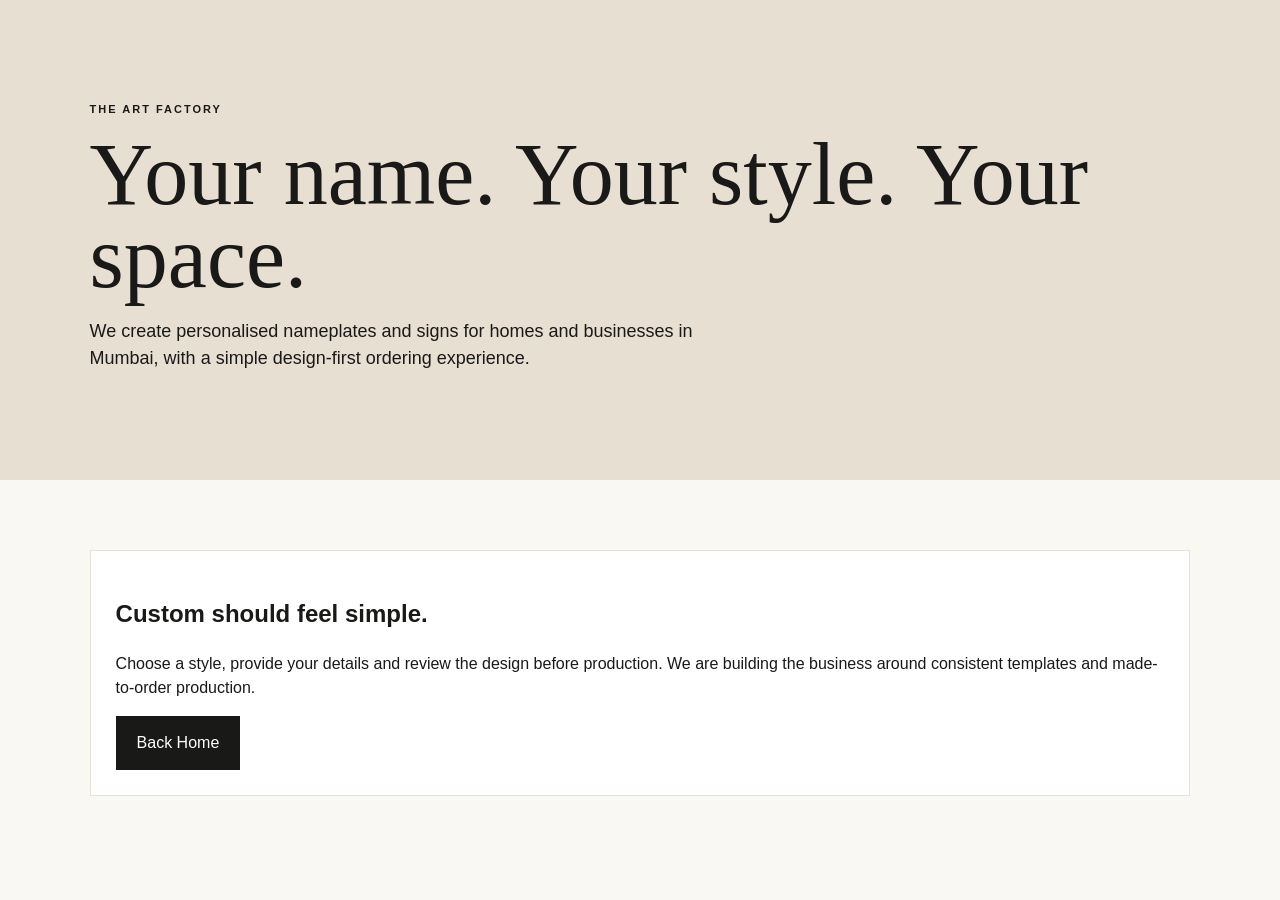
==== about.html @ 0b9d6be6 "Add about.html" ====
<!doctype html><html><head><meta charset="utf-8"><meta name="viewport" content="width=device-width,initial-scale=1"><title>About | The Art Factory</title><link rel="stylesheet" href="styles.css"></head><body><section class="page-hero"><p class="eyebrow">THE ART FACTORY</p><h1>Your name. Your style. Your space.</h1><p>We create personalised nameplates and signs for homes and businesses in Mumbai, with a simple design-first ordering experience.</p></section><main class="section-pad"><div class="panel"><h2>Custom should feel simple.</h2><p>Choose a style, provide your details and review the design before production. We are building the business around consistent templates and made-to-order production.</p><a class="btn btn-dark" href="index.html">Back Home</a></div></main></body></html>
---- styles.css ----
*{box-sizing:border-box}body{margin:0;font-family:Arial,sans-serif;color:#191918;background:#faf8f3;line-height:1.5}a{color:inherit;text-decoration:none}.announcement{background:#191918;color:#fff;text-align:center;padding:9px;font-size:12px}.site-header{height:76px;padding:0 5%;display:flex;align-items:center;justify-content:space-between;background:#fff;border-bottom:1px solid #eee}.brand{display:flex;align-items:center;gap:10px}.brand-mark{background:#191918;color:#fff;padding:9px;font-weight:800}.brand small,.brand strong{display:block}.brand small{font-size:10px;letter-spacing:1px}.desktop-nav{display:flex;gap:22px;font-size:14px}.header-actions{display:flex;gap:10px;align-items:center}.icon-btn,.menu-btn{border:0;background:none;font-size:18px;cursor:pointer}.icon-btn span{font-size:11px}.menu-btn{display:none}.mobile-nav{display:none}.section-pad{padding:70px 7%}.hero{display:grid;grid-template-columns:1fr 1fr;gap:60px;min-height:620px;align-items:center}.eyebrow{font-size:11px;letter-spacing:2px;font-weight:700}.hero h1,.page-hero h1{font:clamp(48px,7vw,88px)/.95 Georgia,serif;margin:15px 0}.hero h1 em{font-style:italic}.hero-text{max-width:600px;font-size:18px}.hero-cta{display:flex;gap:12px;margin:30px 0}.btn{display:inline-block;padding:14px 20px;border:1px solid #191918}.btn-dark{background:#191918;color:#fff}.btn-light{background:#fff}.trust-row{display:flex;gap:18px;flex-wrap:wrap;font-size:12px}.hero-art{height:450px;background:#e7dfd2;position:relative}.hero-plate{position:absolute;background:#111;color:#fff;text-align:center;padding:35px 45px;box-shadow:0 20px 40px #0002}.hero-plate span{display:block;font:28px Georgia,serif}.hero-plate small{font-size:10px;letter-spacing:2px}.hero-plate-a{top:80px;left:15%}.hero-plate-b{bottom:70px;right:5%;background:#eee;color:#111}.alt{background:#f0ece4}.section-head{display:flex;justify-content:space-between;align-items:end;margin-bottom:30px}.section-head h2{font:42px Georgia,serif;margin:5px 0}.category-grid,.product-grid,.steps{display:grid;grid-template-columns:repeat(4,1fr);gap:16px}.category-card,.product-card,.step,.panel,.info-card{background:#fff;padding:25px;border:1px solid #e6e1d8}.category-card{min-height:170px;display:flex;flex-direction:column;justify-content:space-between}.cat-icon{font-size:35px}.product-card{padding:0;overflow:hidden}.product-art{height:210px;background:#ddd5c8;display:flex;align-items:center;justify-content:center}.mini-plate{background:#111;color:#fff;padding:25px;text-align:center;font:22px Georgia,serif}.product-info{padding:20px}.product-info h3{margin:0}.price{font-weight:700}.steps{grid-template-columns:repeat(4,1fr)}.step b{font-size:28px}.custom-banner{display:flex;justify-content:space-between;align-items:center;background:#d9cbb9}.page-hero{padding:90px 7%;background:#e7dfd2}.page-hero p:last-child{max-width:650px;font-size:18px}.split{display:grid;grid-template-columns:1fr 1fr;gap:30px}.info-card{margin-bottom:15px}.legal-copy{max-width:900px}.site-footer{background:#191918;color:#fff}.footer-top{display:grid;grid-template-columns:2fr 1fr 1fr 1fr;gap:30px}.footer-top a{display:block;margin:7px 0;color:#ddd}.footer-bottom{padding:20px 7%;border-top:1px solid #444;display:flex;justify-content:space-between;gap:20px;font-size:12px}.floating-whatsapp{position:fixed;right:20px;bottom:20px;background:#159447;color:#fff;padding:13px 18px;border-radius:30px;font-weight:700;z-index:5}.customizer{display:grid;grid-template-columns:1fr 1fr;gap:30px}.preview{min-height:450px;background:#e6ddd0;display:flex;align-items:center;justify-content:center}.form-card{background:#fff;padding:25px;border:1px solid #ddd}.form-card label{display:block;margin:15px 0 5px;font-weight:700}.form-card input,.form-card select{width:100%;padding:12px;border:1px solid #ccc}.cart-row{display:flex;justify-content:space-between;padding:18px 0;border-bottom:1px solid #ddd}@media(max-width:800px){.desktop-nav{display:none}.menu-btn{display:block}.mobile-nav{padding:15px;background:#fff}.mobile-nav a{display:block;padding:10px}.hero,.customizer,.split{grid-template-columns:1fr}.hero{padding-top:45px}.category-grid,.product-grid,.steps{grid-template-columns:1fr 1fr}.footer-top{grid-template-columns:1fr 1fr}.footer-bottom{flex-direction:column}.section-head{display:block}}@media(max-width:500px){.category-grid,.product-grid,.steps{grid-template-columns:1fr}.hero-art{height:350px}.hero-plate-a{left:5%}.hero-plate-b{right:2%}}
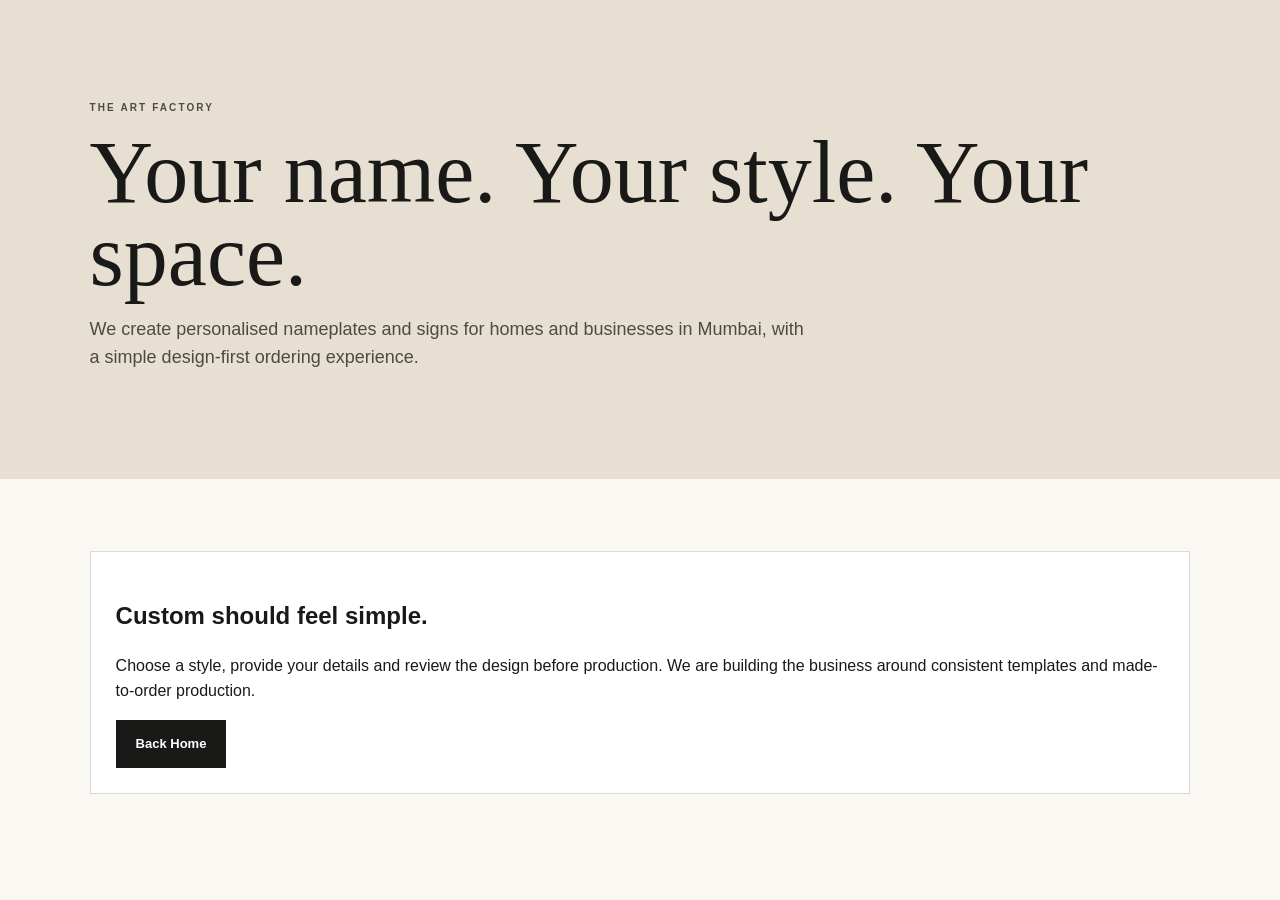
==== commit 04483909: "Bust browser cache for showroom redesign" ====
--- a/about.html
+++ b/about.html
@@ -1 +1 @@
-<!doctype html><html><head><meta charset="utf-8"><meta name="viewport" content="width=device-width,initial-scale=1"><title>About | The Art Factory</title><link rel="stylesheet" href="styles.css"></head><body><section class="page-hero"><p class="eyebrow">THE ART FACTORY</p><h1>Your name. Your style. Your space.</h1><p>We create personalised nameplates and signs for homes and businesses in Mumbai, with a simple design-first ordering experience.</p></section><main class="section-pad"><div class="panel"><h2>Custom should feel simple.</h2><p>Choose a style, provide your details and review the design before production. We are building the business around consistent templates and made-to-order production.</p><a class="btn btn-dark" href="index.html">Back Home</a></div></main></body></html>+<!doctype html><html><head><meta charset="utf-8"><meta name="viewport" content="width=device-width,initial-scale=1"><title>About | The Art Factory</title><link rel="stylesheet" href="styles.css?v=showroom-20260922"></head><body><section class="page-hero"><p class="eyebrow">THE ART FACTORY</p><h1>Your name. Your style. Your space.</h1><p>We create personalised nameplates and signs for homes and businesses in Mumbai, with a simple design-first ordering experience.</p></section><main class="section-pad"><div class="panel"><h2>Custom should feel simple.</h2><p>Choose a style, provide your details and review the design before production. We are building the business around consistent templates and made-to-order production.</p><a class="btn btn-dark" href="index.html">Back Home</a></div></main></body></html>
--- a/styles.css
+++ b/styles.css
@@ -1 +1,121 @@
-*{box-sizing:border-box}body{margin:0;font-family:Arial,sans-serif;color:#191918;background:#faf8f3;line-height:1.5}a{color:inherit;text-decoration:none}.announcement{background:#191918;color:#fff;text-align:center;padding:9px;font-size:12px}.site-header{height:76px;padding:0 5%;display:flex;align-items:center;justify-content:space-between;background:#fff;border-bottom:1px solid #eee}.brand{display:flex;align-items:center;gap:10px}.brand-mark{background:#191918;color:#fff;padding:9px;font-weight:800}.brand small,.brand strong{display:block}.brand small{font-size:10px;letter-spacing:1px}.desktop-nav{display:flex;gap:22px;font-size:14px}.header-actions{display:flex;gap:10px;align-items:center}.icon-btn,.menu-btn{border:0;background:none;font-size:18px;cursor:pointer}.icon-btn span{font-size:11px}.menu-btn{display:none}.mobile-nav{display:none}.section-pad{padding:70px 7%}.hero{display:grid;grid-template-columns:1fr 1fr;gap:60px;min-height:620px;align-items:center}.eyebrow{font-size:11px;letter-spacing:2px;font-weight:700}.hero h1,.page-hero h1{font:clamp(48px,7vw,88px)/.95 Georgia,serif;margin:15px 0}.hero h1 em{font-style:italic}.hero-text{max-width:600px;font-size:18px}.hero-cta{display:flex;gap:12px;margin:30px 0}.btn{display:inline-block;padding:14px 20px;border:1px solid #191918}.btn-dark{background:#191918;color:#fff}.btn-light{background:#fff}.trust-row{display:flex;gap:18px;flex-wrap:wrap;font-size:12px}.hero-art{height:450px;background:#e7dfd2;position:relative}.hero-plate{position:absolute;background:#111;color:#fff;text-align:center;padding:35px 45px;box-shadow:0 20px 40px #0002}.hero-plate span{display:block;font:28px Georgia,serif}.hero-plate small{font-size:10px;letter-spacing:2px}.hero-plate-a{top:80px;left:15%}.hero-plate-b{bottom:70px;right:5%;background:#eee;color:#111}.alt{background:#f0ece4}.section-head{display:flex;justify-content:space-between;align-items:end;margin-bottom:30px}.section-head h2{font:42px Georgia,serif;margin:5px 0}.category-grid,.product-grid,.steps{display:grid;grid-template-columns:repeat(4,1fr);gap:16px}.category-card,.product-card,.step,.panel,.info-card{background:#fff;padding:25px;border:1px solid #e6e1d8}.category-card{min-height:170px;display:flex;flex-direction:column;justify-content:space-between}.cat-icon{font-size:35px}.product-card{padding:0;overflow:hidden}.product-art{height:210px;background:#ddd5c8;display:flex;align-items:center;justify-content:center}.mini-plate{background:#111;color:#fff;padding:25px;text-align:center;font:22px Georgia,serif}.product-info{padding:20px}.product-info h3{margin:0}.price{font-weight:700}.steps{grid-template-columns:repeat(4,1fr)}.step b{font-size:28px}.custom-banner{display:flex;justify-content:space-between;align-items:center;background:#d9cbb9}.page-hero{padding:90px 7%;background:#e7dfd2}.page-hero p:last-child{max-width:650px;font-size:18px}.split{display:grid;grid-template-columns:1fr 1fr;gap:30px}.info-card{margin-bottom:15px}.legal-copy{max-width:900px}.site-footer{background:#191918;color:#fff}.footer-top{display:grid;grid-template-columns:2fr 1fr 1fr 1fr;gap:30px}.footer-top a{display:block;margin:7px 0;color:#ddd}.footer-bottom{padding:20px 7%;border-top:1px solid #444;display:flex;justify-content:space-between;gap:20px;font-size:12px}.floating-whatsapp{position:fixed;right:20px;bottom:20px;background:#159447;color:#fff;padding:13px 18px;border-radius:30px;font-weight:700;z-index:5}.customizer{display:grid;grid-template-columns:1fr 1fr;gap:30px}.preview{min-height:450px;background:#e6ddd0;display:flex;align-items:center;justify-content:center}.form-card{background:#fff;padding:25px;border:1px solid #ddd}.form-card label{display:block;margin:15px 0 5px;font-weight:700}.form-card input,.form-card select{width:100%;padding:12px;border:1px solid #ccc}.cart-row{display:flex;justify-content:space-between;padding:18px 0;border-bottom:1px solid #ddd}@media(max-width:800px){.desktop-nav{display:none}.menu-btn{display:block}.mobile-nav{padding:15px;background:#fff}.mobile-nav a{display:block;padding:10px}.hero,.customizer,.split{grid-template-columns:1fr}.hero{padding-top:45px}.category-grid,.product-grid,.steps{grid-template-columns:1fr 1fr}.footer-top{grid-template-columns:1fr 1fr}.footer-bottom{flex-direction:column}.section-head{display:block}}@media(max-width:500px){.category-grid,.product-grid,.steps{grid-template-columns:1fr}.hero-art{height:350px}.hero-plate-a{left:5%}.hero-plate-b{right:2%}}+*{box-sizing:border-box}
+:root{--ink:#191918;--paper:#faf8f3;--sand:#e7dfd2;--soft:#f0ece4;--line:#dfd9cf;--muted:#6d6961;--wa:#159447}
+html{scroll-behavior:smooth}body{margin:0;font-family:Arial,Helvetica,sans-serif;color:var(--ink);background:var(--paper);line-height:1.55}a{color:inherit;text-decoration:none}button,input,select{font:inherit}
+.announcement{background:var(--ink);color:#fff;text-align:center;padding:9px 14px;font-size:11px;letter-spacing:.4px}
+.site-header{min-height:76px;padding:0 5%;display:flex;align-items:center;justify-content:space-between;gap:24px;background:#fff;border-bottom:1px solid #eee;position:sticky;top:0;z-index:20}
+.brand{display:flex;align-items:center;gap:11px;min-width:max-content}.brand-mark{background:var(--ink);color:#fff;padding:9px 8px;font-weight:800;letter-spacing:1px}.brand small,.brand strong{display:block}.brand small{font-size:9px;letter-spacing:1.3px;color:var(--muted);margin-top:2px}.desktop-nav{display:flex;gap:20px;font-size:13px;align-items:center}.desktop-nav a:hover{text-decoration:underline}.header-actions{display:flex;gap:10px;align-items:center}.icon-btn,.menu-btn{border:0;background:none;font-size:17px;cursor:pointer;padding:8px}.icon-btn span{font-size:11px}.menu-btn{display:none}.mobile-nav{display:none;background:#fff;border-bottom:1px solid var(--line);padding:8px 6%}.mobile-nav.open{display:block}.mobile-nav a{display:block;padding:11px 0;border-bottom:1px solid #eee}
+.section-pad{padding:72px 7%}.hero{display:grid;grid-template-columns:1fr 1fr;gap:58px;min-height:650px;align-items:center}.eyebrow{font-size:10px;letter-spacing:2.1px;font-weight:800;color:#4d4a44}.hero h1,.page-hero h1{font:clamp(48px,7vw,88px)/.95 Georgia,serif;margin:15px 0}.hero h1 em{font-style:italic}.hero-text,.lead{max-width:680px;font-size:18px;color:#4d4a44}.hero-cta{display:flex;gap:12px;margin:30px 0;flex-wrap:wrap}.btn{display:inline-block;padding:13px 19px;border:1px solid var(--ink);font-weight:700;font-size:13px;cursor:pointer;transition:.2s}.btn:hover{transform:translateY(-1px)}.btn-dark{background:var(--ink);color:#fff}.btn-light{background:#fff}.full{width:100%}.trust-row{display:flex;gap:16px;flex-wrap:wrap;font-size:11px;color:var(--muted)}
+.hero-art{height:450px;background:var(--sand);position:relative;overflow:hidden}.hero-art:after{content:"";position:absolute;inset:18px;border:1px solid #fff8;pointer-events:none}.hero-plate{position:absolute;background:#111;color:#fff;text-align:center;padding:34px 42px;box-shadow:0 22px 45px #0002;z-index:1}.hero-plate span{display:block;font:28px Georgia,serif}.hero-plate small{font-size:9px;letter-spacing:2px}.hero-plate-a{top:80px;left:12%;transform:rotate(-3deg)}.hero-plate-b{bottom:62px;right:4%;background:#f6f4ef;color:#111;transform:rotate(3deg)}.spark{position:absolute;font-size:50px;color:#fff8;z-index:2}.spark-1{top:25px;right:28px}.spark-2{bottom:17px;left:30px}
+.alt{background:var(--soft)}.section-head{display:flex;justify-content:space-between;align-items:end;gap:20px;margin-bottom:30px}.section-head.centered{justify-content:center;text-align:center}.section-head h1{font:56px Georgia,serif;margin:6px 0}.section-head h2{font:42px Georgia,serif;margin:5px 0}.text-link{font-weight:700;font-size:13px}
+.category-grid,.product-grid,.steps{display:grid;grid-template-columns:repeat(4,1fr);gap:16px}.category-card,.product-card,.step,.panel,.info-card,.form-card,.empty-state{background:#fff;padding:25px;border:1px solid var(--line)}.category-card{min-height:175px;display:flex;flex-direction:column;justify-content:space-between}.cat-icon{font-size:32px}.category-card h3{margin:6px 0}.category-card p{margin:0;color:var(--muted);font-size:13px}
+.product-card{padding:0;overflow:hidden;display:flex;flex-direction:column}.product-art{height:220px;background:linear-gradient(135deg,#ded4c6,#eee8de);display:flex;align-items:center;justify-content:center}.mini-plate{background:#111;color:#fff;padding:24px 30px;text-align:center;font:22px Georgia,serif;min-width:55%}.mini-plate small{display:block;font:9px Arial,sans-serif;letter-spacing:2px;margin-top:9px;opacity:.7}.mini-plate.large{padding:45px 55px;min-width:70%}.mini-plate.large span{display:block}.product-info{padding:20px;flex:1}.product-info h3{margin:7px 0 5px;font-size:18px}.product-info p{margin:5px 0;color:var(--muted);font-size:13px}.price{font-weight:800;color:var(--ink)!important;margin:13px 0!important}.tag{display:inline-block;padding:5px 8px;background:var(--soft);font-size:9px;text-transform:uppercase;letter-spacing:1px}.filter{padding:11px 12px;border:1px solid #cfc8bd;background:#fff}
+.steps{grid-template-columns:repeat(4,1fr)}.step b{font-size:28px}.step h3{margin:5px 0}.step p{color:var(--muted);font-size:13px}
+.custom-banner{display:flex;justify-content:space-between;align-items:center;gap:30px;background:#d9cbb9}.custom-banner h2{font:42px Georgia,serif;margin:6px 0}.custom-banner p{max-width:700px;color:#4d4a44}
+.page-hero{padding:90px 7%;background:var(--sand)}.page-hero h1{margin-bottom:16px}.page-hero p:last-child{max-width:720px;font-size:18px;color:#4d4a44}
+.split{display:grid;grid-template-columns:1fr 1fr;gap:30px}.info-card{margin-bottom:15px}.legal-copy{max-width:930px}.legal-copy h1{font:56px Georgia,serif}.legal-copy h2{font:28px Georgia,serif;margin-top:35px}.muted{color:var(--muted);font-size:12px}
+.site-footer{background:var(--ink);color:#fff}.footer-top{display:grid;grid-template-columns:2fr 1fr 1fr 1fr;gap:30px}.footer-top a{display:block;margin:7px 0;color:#ddd}.footer-top p{color:#bbb;max-width:420px}.footer-bottom{padding:20px 7%;border-top:1px solid #444;display:flex;justify-content:space-between;gap:20px;font-size:11px;color:#bbb}.footer-bottom a{color:#fff}
+.customizer{display:grid;grid-template-columns:1.1fr .9fr;gap:30px}.preview{min-height:480px;background:var(--sand);display:flex;align-items:center;justify-content:center;padding:35px}.preview-surface{width:100%;height:100%;display:flex;align-items:center;justify-content:center;min-height:390px}.form-card label{display:block;margin:15px 0 5px;font-weight:700;font-size:13px}.form-card input,.form-card select{width:100%;padding:12px;border:1px solid #ccc;background:#fff}.form-card fieldset{border:0;padding:0;margin:0 0 18px}.form-card legend{font-weight:700;font-size:13px;margin-bottom:10px}.two-col{display:grid;grid-template-columns:1fr 1fr;gap:14px}.variant-grid{display:grid;grid-template-columns:repeat(4,1fr);gap:8px}.variant-option{margin:0!important;border:1px solid #d8d1c7;padding:12px!important;cursor:pointer;background:#fff}.variant-option input{display:none}.variant-option span{display:block;font-weight:800}.variant-option small{color:var(--muted)}.variant-option:has(input:checked){border-color:var(--ink);background:var(--soft)}
+#platePreview[data-variant="2"]{background:#fff;color:#111;border:1px solid #111}.mini-plate[data-variant="3"]{border-radius:0;background:#c9ad7a;color:#111}.mini-plate[data-variant="4"]{border-radius:18px;background:#111;color:#fff;box-shadow:inset 0 0 0 1px #fff6}.price-box{margin:22px 0;padding:16px;background:var(--soft);display:flex;justify-content:space-between;align-items:center}.price-box strong{font-size:24px}
+.cart-row{display:flex;justify-content:space-between;gap:20px;padding:20px 0;border-bottom:1px solid var(--line)}.cart-row small{color:var(--muted)}.remove-btn{display:block;border:0;background:none;padding:6px 0;color:#8c2b2b;cursor:pointer;font-size:12px}.cart-total{display:flex;justify-content:space-between;padding:25px 0;font-size:20px}.empty-state{text-align:center;padding:60px}
+.floating-whatsapp{position:fixed;right:20px;bottom:20px;background:var(--wa);color:#fff;padding:12px 17px;border-radius:30px;font-weight:700;font-size:12px;z-index:30;box-shadow:0 8px 25px #0002}
+@media(max-width:900px){.desktop-nav{gap:11px}.hero,.customizer,.split{grid-template-columns:1fr}.hero{padding-top:48px}.category-grid,.product-grid,.steps{grid-template-columns:1fr 1fr}.footer-top{grid-template-columns:1fr 1fr}.section-pad{padding:58px 6%}}
+@media(max-width:680px){.desktop-nav{display:none}.menu-btn{display:block}.hero h1,.page-hero h1,.legal-copy h1{font-size:48px}.hero-art{height:350px}.hero-plate-a{left:4%}.hero-plate-b{right:1%}.section-head{display:block}.section-head h2{font-size:34px}.custom-banner{display:block}.two-col{grid-template-columns:1fr}.variant-grid{grid-template-columns:repeat(2,1fr)}.footer-top{grid-template-columns:1fr}.footer-bottom{flex-direction:column}.cart-row{align-items:flex-start}.product-art{height:190px}.mini-plate.large{padding:36px 30px;min-width:82%}}
+@media(max-width:430px){.section-pad{padding:45px 5%}.hero-art{height:300px}.hero-plate{padding:25px 28px}.hero-plate span{font-size:20px}.hero-plate-a{top:55px}.hero-plate-b{bottom:35px}.floating-whatsapp{right:12px;bottom:12px}.brand small{display:none}}
+.field-note{display:block;color:var(--muted);font-size:11px;font-weight:400;margin-top:5px}.preview .mini-plate[data-material="Glass"]{background:#fff;color:#191918;border:1px solid #aaa}.preview .mini-plate[data-material="Glass"][data-plate="Black Glass"]{background:#111;color:#fff;border-color:#111}.preview .mini-plate[data-plate="White"]{background:#fff;color:#191918;border:1px solid #bbb}.preview .mini-plate[data-plate="Royal Blue"]{background:#213e75}.preview .mini-plate[data-plate="Wine Red"]{background:#6f2636}.preview .mini-plate[data-plate="Forest Green"]{background:#28523a}.preview .mini-plate[data-plate="Gold Mirror"]{background:linear-gradient(135deg,#e3c675,#fff0a9,#c49d3b);color:#191918}.preview .mini-plate[data-plate="Silver Mirror"]{background:linear-gradient(135deg,#9fa4aa,#f5f5f5,#8a8f95);color:#191918}.preview .mini-plate[data-plate="Black Glass"][data-led="Warm White LED"],.preview .mini-plate[data-plate="White Glass"][data-led="Warm White LED"]{box-shadow:0 0 35px rgba(255,210,120,.85)}.preview .mini-plate[data-plate="Black Glass"][data-led="Cool White LED"],.preview .mini-plate[data-plate="White Glass"][data-led="Cool White LED"]{box-shadow:0 0 35px rgba(180,220,255,.85)}.preview .mini-plate[data-plate="Black Glass"][data-led="RGB LED"],.preview .mini-plate[data-plate="White Glass"][data-led="RGB LED"]{box-shadow:0 0 22px #85f,0 0 45px #4df}.preview .mini-plate[data-material="Glass"][data-diamond="Gold Diamond"] span:before{content:"◆ ";color:#d2ae44}.preview .mini-plate[data-material="Glass"][data-diamond="Silver Diamond"] span:before{content:"◆ ";color:#b8bdc5}
+.design-grid{display:grid;grid-template-columns:repeat(2,1fr);gap:22px}.design-sample{background:#fff;border:1px solid var(--line);overflow:hidden}.design-sample img{display:block;width:100%;height:auto;background:#e5ddd1}.design-sample>div{padding:20px}.design-sample h3{font:28px Georgia,serif;margin:8px 0}.design-sample p{color:var(--muted);font-size:13px}.feature-band{display:flex;justify-content:space-between;align-items:center;gap:28px;background:var(--soft);padding:30px;margin:45px 0}.feature-band h2{font:34px Georgia,serif;margin:7px 0}.feature-band p{max-width:760px;color:#4d4a44}@media(max-width:700px){.design-grid{grid-template-columns:1fr}.feature-band{display:block}}
+.cat-engraved{grid-column:span 2}
+.category-callout{margin-bottom:28px;background:var(--soft)}
+.design-sample .btn{margin-top:12px}
+.engraved-live-preview{position:relative;width:100%;max-width:760px;background:#ddd6c9;overflow:hidden;box-shadow:0 18px 45px #0002}
+.engraved-live-preview img{display:block;width:100%;height:auto}
+.preview-overlay{position:absolute;inset:0;display:flex;flex-direction:column;align-items:center;justify-content:center;pointer-events:none;text-align:center;transform:translateY(-1%)}
+.preview-overlay span{font:700 clamp(22px,4vw,52px)/1.05 Arial,Helvetica,sans-serif;color:#fff;letter-spacing:.5px;text-shadow:0 1px 2px #0008}
+.preview-overlay small{margin-top:10px;font:700 clamp(9px,1.4vw,18px)/1 Arial,Helvetica,sans-serif;color:#ddd;letter-spacing:5px}
+.engraved-material-grid{grid-template-columns:1fr 1fr}
+@media(max-width:680px){.engraved-material-grid{grid-template-columns:1fr}.engraved-live-preview{max-width:none}}
+
+.category-grid-three{grid-template-columns:repeat(3,1fr)}
+.section-pad-inner{padding:50px 0 0}
+.size-strip,.option-matrix{display:grid;grid-template-columns:repeat(5,1fr);gap:10px}
+.size-strip span,.option-matrix span{background:#fff;border:1px solid var(--line);padding:14px;font-size:12px}
+.option-matrix{grid-template-columns:1fr 1fr}
+.customizer-workspace{margin-top:34px}
+.generic-live-preview{width:100%;max-width:760px;background:#d9d1c4;padding:40px;display:flex;align-items:center;justify-content:center;min-height:360px}
+.generic-plate{width:82%;min-height:210px;padding:40px 25px;background:#1c201f;color:#fff;border:2px solid #8b918a;display:flex;flex-direction:column;align-items:center;justify-content:center;text-align:center;box-shadow:0 18px 38px #0002}
+.generic-plate span{font:700 clamp(22px,5vw,58px)/1 Arial,Helvetica,sans-serif}
+.generic-plate small{margin-top:14px;font:700 clamp(9px,1.5vw,17px)/1 Arial,Helvetica,sans-serif;letter-spacing:5px;color:#d8d8d2}
+.generic-plate[data-material="Glass"]{background:#fff;color:#191918;border-color:#999}
+.generic-plate[data-plate="Black Glass"]{background:#111;color:#fff;border-color:#111}
+.generic-plate[data-plate="White Glass"]{background:#fff;color:#191918;border-color:#aaa}
+.generic-plate[data-plate="Gold Mirror"],.generic-plate[data-letter="Gold"]{ }
+.generic-plate[data-led="Warm White LED"]{box-shadow:0 0 35px rgba(255,215,145,.85),0 18px 38px #0002}
+.generic-plate[data-led="Cool White LED"]{box-shadow:0 0 35px rgba(180,220,255,.85),0 18px 38px #0002}
+.generic-plate[data-led="RGB LED"]{box-shadow:0 0 24px #7df,0 0 44px #a7f,0 18px 38px #0002}
+@media(max-width:900px){.category-grid-three{grid-template-columns:1fr}.size-strip{grid-template-columns:1fr 1fr}.option-matrix{grid-template-columns:1fr}}
+@media(max-width:680px){.section-pad-inner{padding-top:35px}.generic-live-preview{padding:20px;min-height:280px}.generic-plate{width:95%;min-height:170px;padding:28px 14px}}
+
+.showroom-topbar{background:#181715;color:#eae6de;display:flex;justify-content:space-between;gap:20px;padding:8px 6%;font-size:9px;letter-spacing:1.4px;text-transform:uppercase}
+.showroom-header{background:#f8f5ef;border-bottom:0;position:relative}
+.showroom-header .brand small{letter-spacing:1.1px}
+.showroom-hero{display:grid;grid-template-columns:1fr 1.08fr;min-height:720px;background:#eee9e1}
+.showroom-hero-copy{padding:92px 8% 80px;display:flex;flex-direction:column;justify-content:center}
+.showroom-hero-copy h1{font:clamp(54px,6vw,88px)/.92 Georgia,serif;max-width:720px;margin:18px 0}
+.showroom-hero-copy>p:not(.eyebrow){max-width:620px;font-size:18px;color:#504d47}
+.showroom-hero-image{position:relative;min-height:720px;overflow:hidden}
+.showroom-hero-image img{width:100%;height:100%;display:block;object-fit:cover}
+.hero-image-caption{position:absolute;left:28px;bottom:25px;background:#181715;color:#fff;padding:10px 14px;font-size:10px;letter-spacing:1.5px;text-transform:uppercase}
+.showroom-note{display:flex;gap:18px;flex-wrap:wrap;margin-top:10px;color:#6e6961;font-size:10px;letter-spacing:1px;text-transform:uppercase}
+.showroom-intro{background:#f8f5ef}
+.editorial-grid{display:grid;grid-template-columns:1.1fr 1fr;gap:80px;align-items:end;max-width:1050px}
+.editorial-grid h2{font:50px/.98 Georgia,serif;margin:0;max-width:610px}
+.showroom-mosaic{display:grid;grid-template-columns:1.25fr 1fr 1fr;height:620px;background:#ddd4c7;gap:3px}
+.showroom-photo{position:relative;overflow:hidden}
+.showroom-photo img{display:block;width:100%;height:100%;object-fit:cover}
+.photo-tall{grid-row:auto}
+.photo-label{position:absolute;left:22px;bottom:22px;color:#fff;text-shadow:0 2px 15px #000a}
+.photo-label span{display:block;font-size:9px;letter-spacing:1.8px;text-transform:uppercase;margin-bottom:5px}
+.photo-label strong{font:25px Georgia,serif}
+.collections-showcase{background:#fff}
+.showcase-cards{display:grid;grid-template-columns:repeat(3,1fr);gap:18px}
+.showcase-card{background:#f4f0e8;display:block;overflow:hidden;border:1px solid #ddd7cf;transition:transform .25s ease,box-shadow .25s ease}
+.showcase-card:hover{transform:translateY(-4px);box-shadow:0 18px 45px #0001}
+.showcase-card img{width:100%;height:330px;object-fit:cover;display:block}
+.showcase-card-copy{padding:23px}
+.showcase-card-copy h3{font:33px Georgia,serif;margin:9px 0}
+.showcase-card-copy p{color:#6d6961;font-size:13px;min-height:42px}
+.showcase-card-copy strong{font-size:11px;letter-spacing:1px;text-transform:uppercase}
+.customize-feature{background:#e8e0d4}
+.customize-panel{display:grid;grid-template-columns:1.15fr .85fr;gap:50px;background:#181715;color:#f7f3eb;padding:52px}
+.customize-panel h2{font:clamp(42px,5vw,68px)/.96 Georgia,serif;max-width:720px;margin:10px 0 18px}
+.customize-panel p{color:#c8c2b8;max-width:680px}
+.choice-stack{border-left:1px solid #555047;padding-left:28px;display:flex;flex-direction:column;justify-content:center}
+.choice-stack>div{padding:20px 0;border-bottom:1px solid #3c3933}
+.choice-stack span{font-size:10px;letter-spacing:2px;color:#9d968c;display:block}
+.choice-stack b{display:block;font:22px Georgia,serif;margin:4px 0}
+.choice-stack small{color:#a9a298;font-size:11px}
+@media(max-width:900px){.showroom-hero{grid-template-columns:1fr}.showroom-hero-image{min-height:540px}.showroom-mosaic{height:auto;grid-template-columns:1fr 1fr}.showroom-photo:first-child{grid-column:span 2;height:440px}.showcase-cards{grid-template-columns:1fr}.customize-panel{grid-template-columns:1fr}.editorial-grid{grid-template-columns:1fr;gap:25px}}
+@media(max-width:680px){.showroom-topbar{display:none}.showroom-hero-copy{padding:58px 6%}.showroom-hero-copy h1{font-size:48px}.showroom-hero-image{min-height:430px}.showroom-mosaic{grid-template-columns:1fr}.showroom-photo:first-child{grid-column:auto;height:420px}.showroom-photo{height:300px}.customize-panel{padding:30px 24px}.customize-panel h2{font-size:42px}.choice-stack{border-left:0;border-top:1px solid #555047;padding:18px 0 0}}
+
+.collection-hero-grid{display:grid;grid-template-columns:1.15fr .85fr;min-height:520px;background:#ece6dc;margin-bottom:30px}
+.collection-hero-grid>div:first-child{min-height:520px;overflow:hidden}
+.collection-hero-grid img{width:100%;height:100%;object-fit:cover;display:block}
+.collection-hero-copy{padding:65px;display:flex;flex-direction:column;justify-content:center}
+.collection-hero-copy h2{font:52px/.98 Georgia,serif;margin:8px 0 16px}
+.collection-hero-copy p:not(.eyebrow){color:#625d55;max-width:540px}
+.collection-cards{gap:0;border-top:1px solid var(--line);border-left:1px solid var(--line)}
+.collection-card{background:#f8f5ef;border-right:1px solid var(--line);border-bottom:1px solid var(--line);padding:34px;min-height:330px;display:flex;flex-direction:column;align-items:flex-start;justify-content:space-between;transition:.25s}
+.collection-card:hover{background:#fff;transform:translateY(-3px)}
+.collection-number{font-size:10px;letter-spacing:2px;color:#8a8379}
+.collection-card h2{font:42px Georgia,serif;margin:14px 0 10px}
+.collection-card p{color:#6d6961;font-size:13px;max-width:330px}
+.collection-card span:last-child{font-size:10px;font-weight:800;letter-spacing:1.5px;text-transform:uppercase}
+.customizer-entry-grid{display:grid;grid-template-columns:repeat(3,1fr);gap:18px}
+.entry-card{background:#f4f0e8;border:1px solid #ddd7cf;display:block;overflow:hidden;transition:transform .25s,box-shadow .25s}
+.entry-card:hover{transform:translateY(-4px);box-shadow:0 22px 50px #0002}
+.entry-card img{width:100%;height:330px;object-fit:cover;display:block}
+.entry-card>div{padding:23px}
+.entry-card h2{font:32px Georgia,serif;margin:8px 0}
+.entry-card p{font-size:13px;color:#6d6961;min-height:40px}
+.entry-card strong{font-size:10px;letter-spacing:1.5px;text-transform:uppercase}
+@media(max-width:900px){.collection-hero-grid{grid-template-columns:1fr}.collection-hero-grid>div:first-child{min-height:400px}.collection-hero-copy{padding:45px}.customizer-entry-grid{grid-template-columns:1fr 1fr}}
+@media(max-width:680px){.collection-hero-grid>div:first-child{min-height:320px}.collection-hero-copy{padding:34px 24px}.collection-hero-copy h2{font-size:40px}.customizer-entry-grid{grid-template-columns:1fr}.entry-card img{height:280px}}
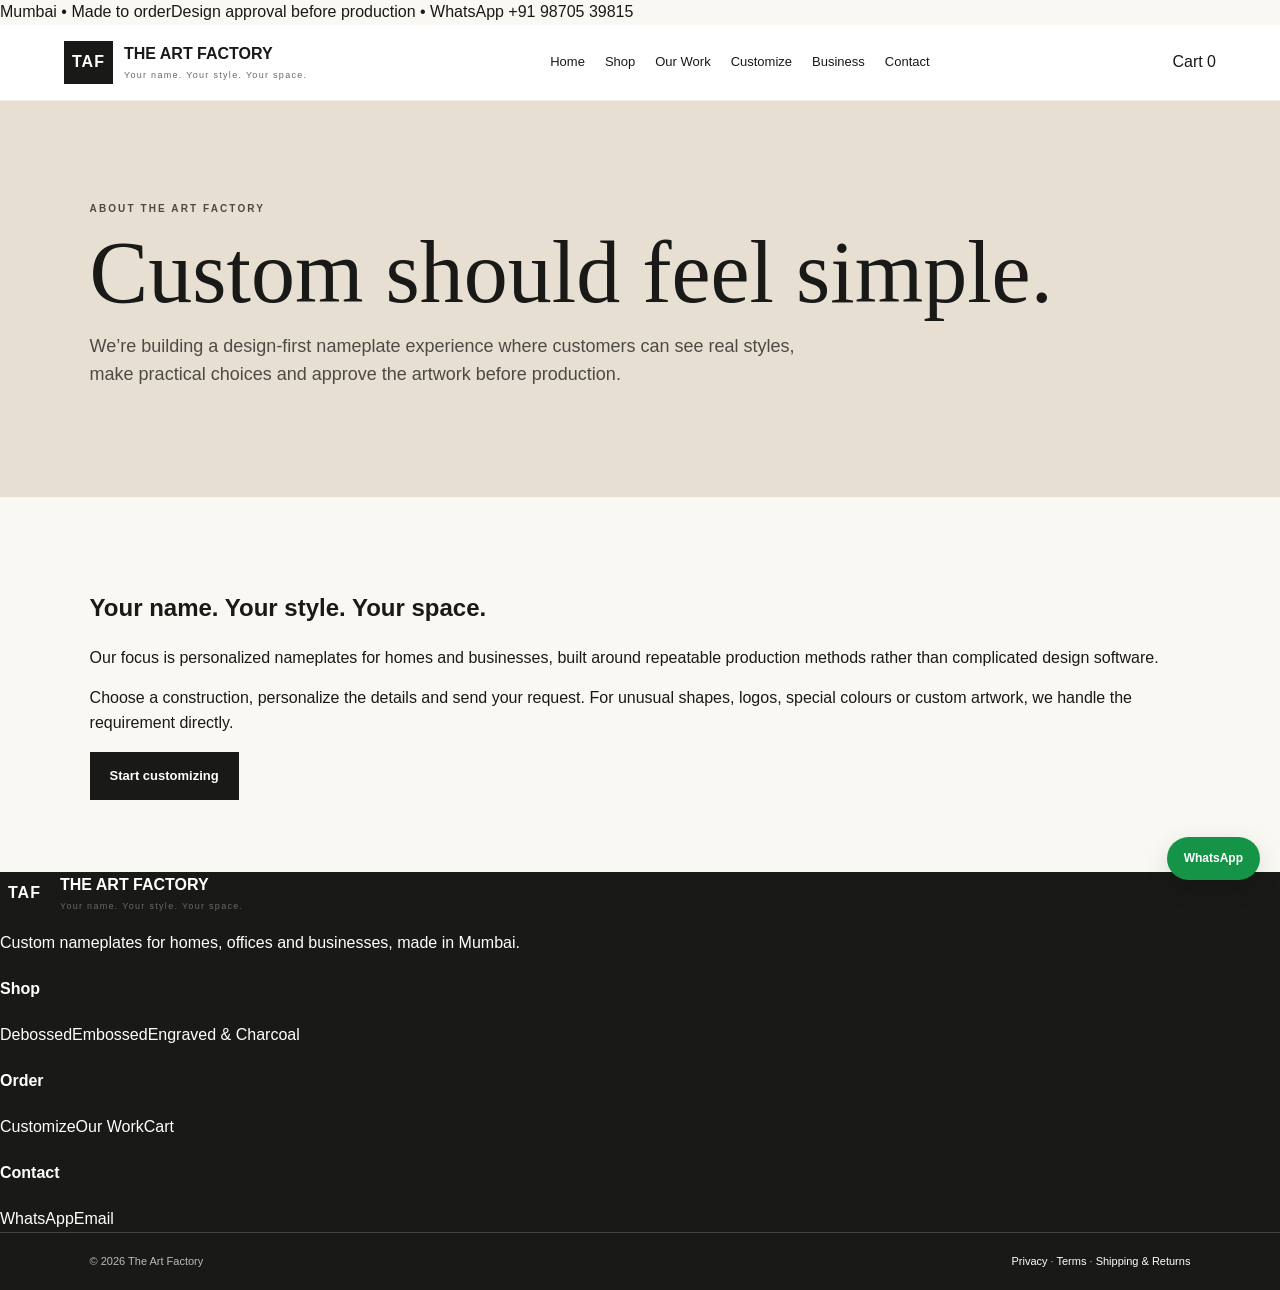
==== commit 933a1c6c: "Refresh About page for new sales theme" ====
--- a/about.html
+++ b/about.html
@@ -1 +1,2 @@
-<!doctype html><html><head><meta charset="utf-8"><meta name="viewport" content="width=device-width,initial-scale=1"><title>About | The Art Factory</title><link rel="stylesheet" href="styles.css?v=showroom-20260922"></head><body><section class="page-hero"><p class="eyebrow">THE ART FACTORY</p><h1>Your name. Your style. Your space.</h1><p>We create personalised nameplates and signs for homes and businesses in Mumbai, with a simple design-first ordering experience.</p></section><main class="section-pad"><div class="panel"><h2>Custom should feel simple.</h2><p>Choose a style, provide your details and review the design before production. We are building the business around consistent templates and made-to-order production.</p><a class="btn btn-dark" href="index.html">Back Home</a></div></main></body></html>+<!doctype html><html lang="en"><head><meta charset="utf-8"><meta name="viewport" content="width=device-width,initial-scale=1"><title>About | The Art Factory</title><link rel="stylesheet" href="styles.css?v=sales-showroom-20260923"></head><body><div class="topbar"><span>Mumbai • Made to order</span><span>Design approval before production • WhatsApp +91 98705 39815</span></div><header class="site-header"><a class="brand" href="index.html"><span class="brand-mark">TAF</span><span><strong>THE ART FACTORY</strong><small>Your name. Your style. Your space.</small></span></a><nav class="desktop-nav"><a href="index.html">Home</a><a href="shop.html">Shop</a><a href="gallery.html">Our Work</a><a href="customizer.html" class="nav-cta">Customize</a><a href="corporate.html">Business</a><a href="contact.html">Contact</a></nav><div class="header-actions"><a class="cart-link" href="cart.html">Cart <span id="cartCount">0</span></a><button class="menu-btn" id="menuBtn">☰</button></div></header><div class="mobile-nav" id="mobileNav"><a href="index.html">Home</a><a href="shop.html">Shop</a><a href="gallery.html">Our Work</a><a href="customizer.html">Customize</a><a href="corporate.html">Business</a><a href="contact.html">Contact</a></div>
+<section class="page-hero"><p class="eyebrow">ABOUT THE ART FACTORY</p><h1>Custom should feel simple.</h1><p>We’re building a design-first nameplate experience where customers can see real styles, make practical choices and approve the artwork before production.</p></section><main class="section-pad"><div class="about-layout"><div><div class="sample-img sprite-b b1" role="img" aria-label="Illuminated acrylic nameplate sample"></div></div><div><h2>Your name. Your style. Your space.</h2><p>Our focus is personalized nameplates for homes and businesses, built around repeatable production methods rather than complicated design software.</p><p>Choose a construction, personalize the details and send your request. For unusual shapes, logos, special colours or custom artwork, we handle the requirement directly.</p><a class="btn btn-dark" href="customizer.html">Start customizing</a></div></div></main><footer class="site-footer"><div class="footer-grid"><div><a class="brand footer-brand" href="index.html"><span class="brand-mark">TAF</span><span><strong>THE ART FACTORY</strong><small>Your name. Your style. Your space.</small></span></a><p>Custom nameplates for homes, offices and businesses, made in Mumbai.</p></div><div><h4>Shop</h4><a href="debossed.html">Debossed</a><a href="embossed.html">Embossed</a><a href="engraved-charcoal.html">Engraved & Charcoal</a></div><div><h4>Order</h4><a href="customizer.html">Customize</a><a href="gallery.html">Our Work</a><a href="cart.html">Cart</a></div><div><h4>Contact</h4><a href="https://wa.me/919870539815">WhatsApp</a><a href="mailto:salimshaikh2207@gmail.com">Email</a></div></div><div class="footer-bottom"><span>© 2026 The Art Factory</span><span><a href="privacy.html">Privacy</a> · <a href="terms.html">Terms</a> · <a href="shipping-returns.html">Shipping & Returns</a></span></div></footer><a class="floating-whatsapp" href="https://wa.me/919870539815">WhatsApp</a><script src="app.js?v=sales-showroom-20260923"></script></body></html>
--- a/styles.css
+++ b/styles.css
@@ -119,3 +119,34 @@
 .entry-card strong{font-size:10px;letter-spacing:1.5px;text-transform:uppercase}
 @media(max-width:900px){.collection-hero-grid{grid-template-columns:1fr}.collection-hero-grid>div:first-child{min-height:400px}.collection-hero-copy{padding:45px}.customizer-entry-grid{grid-template-columns:1fr 1fr}}
 @media(max-width:680px){.collection-hero-grid>div:first-child{min-height:320px}.collection-hero-copy{padding:34px 24px}.collection-hero-copy h2{font-size:40px}.customizer-entry-grid{grid-template-columns:1fr}.entry-card img{height:280px}}
+
+.pin-card{background:#fff;min-height:360px;display:flex;align-items:flex-start;justify-content:center;overflow:hidden;border:1px solid #ddd6cc}
+.pin-card>a{display:block;width:100%;min-height:360px}
+.pin-card .PIN_Embed{width:100%!important;max-width:none!important;margin:0!important}
+.pin-card iframe{max-width:100%!important}
+.pin-hero-card{height:100%;min-height:720px;border:0;background:#e7dfd4}
+.pin-hero-card>a{min-height:720px}
+.pinterest-mosaic{height:auto;grid-template-columns:1.15fr 1fr 1fr;align-items:stretch;background:#e0d7ca}
+.pinterest-mosaic .pin-card{min-height:620px;background:#f4eee5;border:0}
+.pinterest-mosaic .pin-card>a{min-height:620px}
+.showroom-five{grid-template-columns:repeat(5,1fr);gap:3px}
+.showroom-five .pin-card,.showroom-five .pin-card>a{min-height:540px;height:540px}
+.showcase-pin{min-height:330px}
+.showcase-pin>a{min-height:330px}
+.showcase-pin .PIN_Embed{height:330px;overflow:hidden}
+.showcase-text-card{background:#f4f0e8}
+.collection-hero-pin{overflow:hidden;display:flex;align-items:stretch;min-height:520px;background:#e7dfd4}
+.collection-hero-pin .pin-card,.collection-hero-pin .pin-card>a{width:100%;height:520px;min-height:520px;border:0}
+.collection-hero-pin .PIN_Embed{width:100%!important;max-width:none!important}
+.pinterest-entry-grid .entry-card{background:#f8f5ef}
+.entry-pin,.entry-pin>a{min-height:290px;height:290px;border:0}
+.reference-band{display:flex;align-items:center;justify-content:space-between;gap:25px;background:#181715;color:#f7f3eb;padding:35px;margin:45px 0}
+.reference-band h2{font:38px Georgia,serif;margin:6px 0}
+.reference-band p{color:#c7c0b5;max-width:650px}
+.reference-strip{display:grid;grid-template-columns:repeat(3,1fr);border-top:1px solid var(--line);border-bottom:1px solid var(--line)}
+.reference-strip div{padding:22px;border-right:1px solid var(--line)}
+.reference-strip div:last-child{border-right:0}
+.reference-strip span{display:block;font:21px Georgia,serif}
+.reference-strip small{display:block;color:var(--muted);font-size:11px;margin-top:5px}
+@media(max-width:1000px){.showroom-five{grid-template-columns:repeat(2,1fr)}.showroom-five .pin-card:last-child{grid-column:span 2}.showroom-five .pin-card,.showroom-five .pin-card>a{min-height:460px;height:460px}.pinterest-entry-grid{grid-template-columns:1fr 1fr}.pinterest-entry-grid .entry-card:last-child{grid-column:span 2}.reference-strip{grid-template-columns:1fr}.reference-strip div{border-right:0;border-bottom:1px solid var(--line)}.reference-strip div:last-child{border-bottom:0}}
+@media(max-width:680px){.pin-hero-card,.pin-hero-card>a{min-height:480px;height:480px}.pinterest-mosaic{grid-template-columns:1fr}.pinterest-mosaic .pin-card,.pinterest-mosaic .pin-card>a{min-height:470px}.showroom-five{grid-template-columns:1fr}.showroom-five .pin-card:last-child{grid-column:auto}.showroom-five .pin-card,.showroom-five .pin-card>a{height:auto;min-height:430px}.collection-hero-pin,.collection-hero-pin .pin-card,.collection-hero-pin .pin-card>a{min-height:420px;height:420px}.pinterest-entry-grid{grid-template-columns:1fr}.pinterest-entry-grid .entry-card:last-child{grid-column:auto}.entry-pin,.entry-pin>a{min-height:300px;height:300px}.reference-band{display:block;padding:28px 24px}}
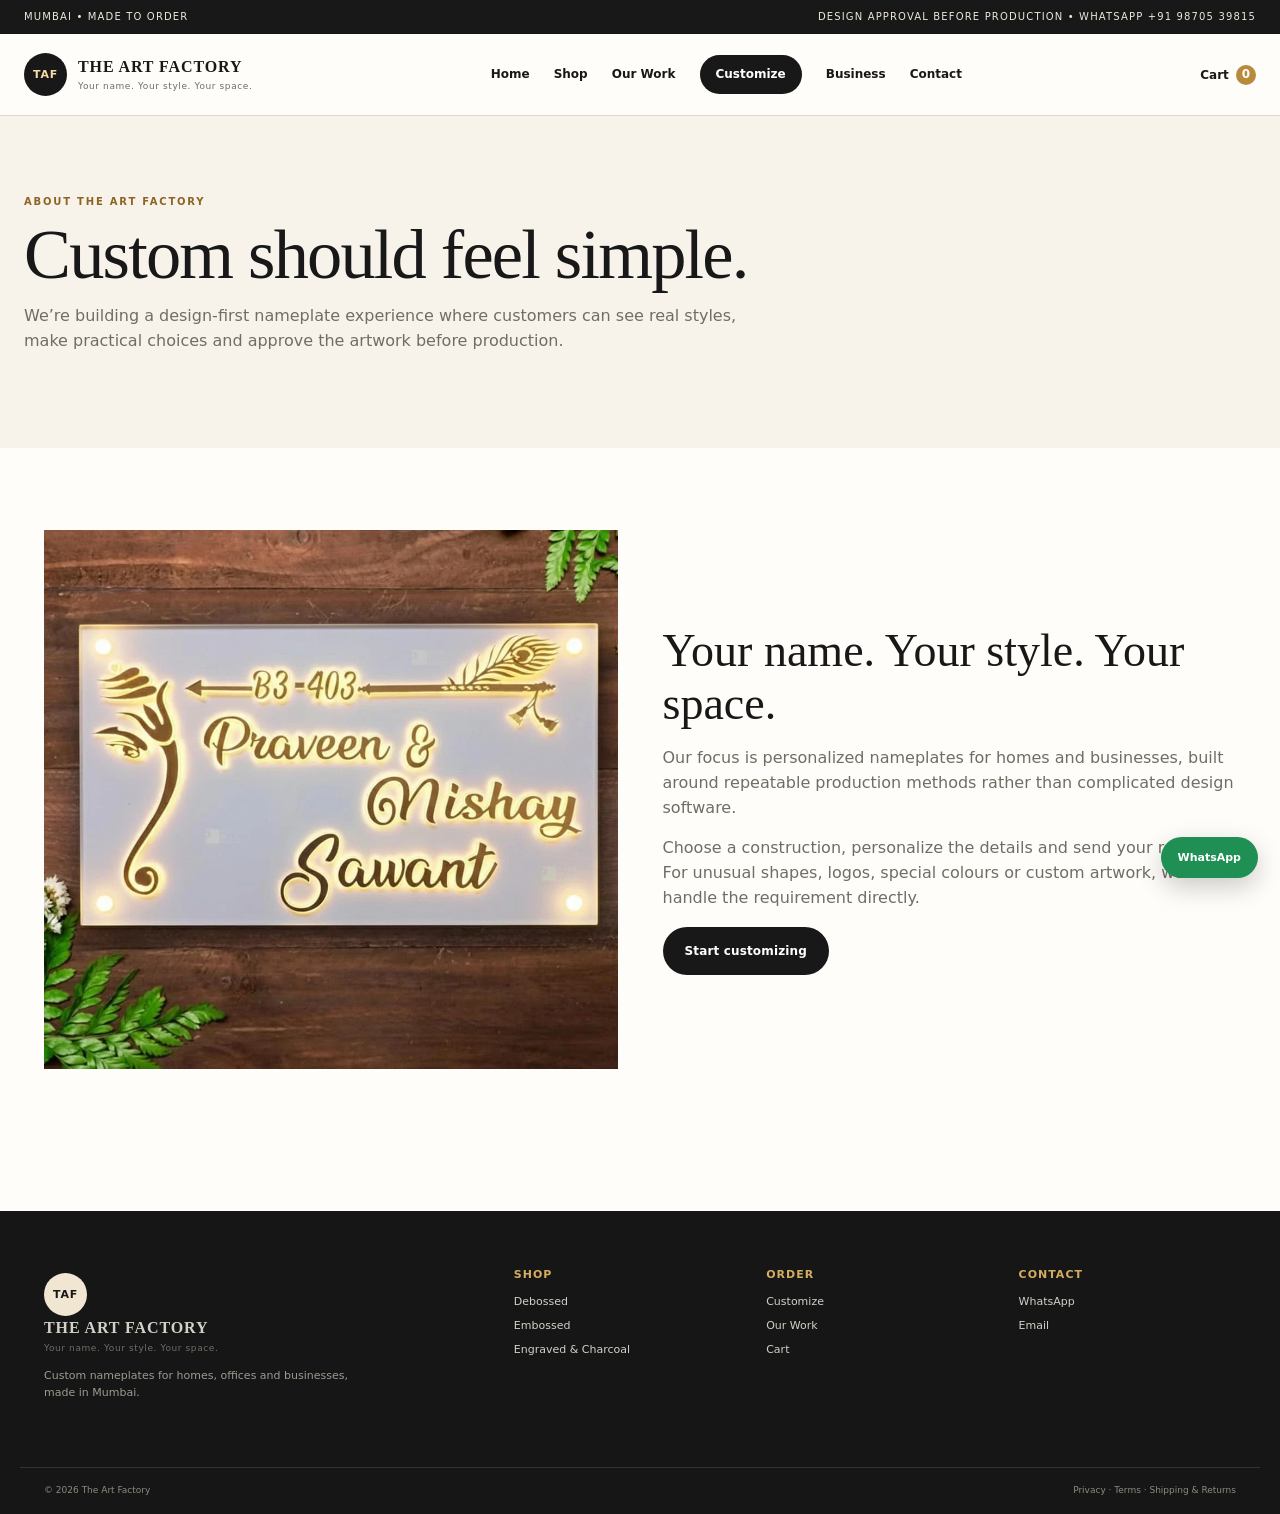
==== commit 4d8974a7: "Use individual high-resolution product images" ====
--- a/about.html
+++ b/about.html
@@ -1,2 +1,2 @@
-<!doctype html><html lang="en"><head><meta charset="utf-8"><meta name="viewport" content="width=device-width,initial-scale=1"><title>About | The Art Factory</title><link rel="stylesheet" href="styles.css?v=sales-showroom-20260923"></head><body><div class="topbar"><span>Mumbai • Made to order</span><span>Design approval before production • WhatsApp +91 98705 39815</span></div><header class="site-header"><a class="brand" href="index.html"><span class="brand-mark">TAF</span><span><strong>THE ART FACTORY</strong><small>Your name. Your style. Your space.</small></span></a><nav class="desktop-nav"><a href="index.html">Home</a><a href="shop.html">Shop</a><a href="gallery.html">Our Work</a><a href="customizer.html" class="nav-cta">Customize</a><a href="corporate.html">Business</a><a href="contact.html">Contact</a></nav><div class="header-actions"><a class="cart-link" href="cart.html">Cart <span id="cartCount">0</span></a><button class="menu-btn" id="menuBtn">☰</button></div></header><div class="mobile-nav" id="mobileNav"><a href="index.html">Home</a><a href="shop.html">Shop</a><a href="gallery.html">Our Work</a><a href="customizer.html">Customize</a><a href="corporate.html">Business</a><a href="contact.html">Contact</a></div>
-<section class="page-hero"><p class="eyebrow">ABOUT THE ART FACTORY</p><h1>Custom should feel simple.</h1><p>We’re building a design-first nameplate experience where customers can see real styles, make practical choices and approve the artwork before production.</p></section><main class="section-pad"><div class="about-layout"><div><div class="sample-img sprite-b b1" role="img" aria-label="Illuminated acrylic nameplate sample"></div></div><div><h2>Your name. Your style. Your space.</h2><p>Our focus is personalized nameplates for homes and businesses, built around repeatable production methods rather than complicated design software.</p><p>Choose a construction, personalize the details and send your request. For unusual shapes, logos, special colours or custom artwork, we handle the requirement directly.</p><a class="btn btn-dark" href="customizer.html">Start customizing</a></div></div></main><footer class="site-footer"><div class="footer-grid"><div><a class="brand footer-brand" href="index.html"><span class="brand-mark">TAF</span><span><strong>THE ART FACTORY</strong><small>Your name. Your style. Your space.</small></span></a><p>Custom nameplates for homes, offices and businesses, made in Mumbai.</p></div><div><h4>Shop</h4><a href="debossed.html">Debossed</a><a href="embossed.html">Embossed</a><a href="engraved-charcoal.html">Engraved & Charcoal</a></div><div><h4>Order</h4><a href="customizer.html">Customize</a><a href="gallery.html">Our Work</a><a href="cart.html">Cart</a></div><div><h4>Contact</h4><a href="https://wa.me/919870539815">WhatsApp</a><a href="mailto:salimshaikh2207@gmail.com">Email</a></div></div><div class="footer-bottom"><span>© 2026 The Art Factory</span><span><a href="privacy.html">Privacy</a> · <a href="terms.html">Terms</a> · <a href="shipping-returns.html">Shipping & Returns</a></span></div></footer><a class="floating-whatsapp" href="https://wa.me/919870539815">WhatsApp</a><script src="app.js?v=sales-showroom-20260923"></script></body></html>+<!doctype html><html lang="en"><head><meta charset="utf-8"><meta name="viewport" content="width=device-width,initial-scale=1"><title>About | The Art Factory</title><link rel="stylesheet" href="styles.css?v=hq-images-20260923"></head><body><div class="topbar"><span>Mumbai • Made to order</span><span>Design approval before production • WhatsApp +91 98705 39815</span></div><header class="site-header"><a class="brand" href="index.html"><span class="brand-mark">TAF</span><span><strong>THE ART FACTORY</strong><small>Your name. Your style. Your space.</small></span></a><nav class="desktop-nav"><a href="index.html">Home</a><a href="shop.html">Shop</a><a href="gallery.html">Our Work</a><a href="customizer.html" class="nav-cta">Customize</a><a href="corporate.html">Business</a><a href="contact.html">Contact</a></nav><div class="header-actions"><a class="cart-link" href="cart.html">Cart <span id="cartCount">0</span></a><button class="menu-btn" id="menuBtn">☰</button></div></header><div class="mobile-nav" id="mobileNav"><a href="index.html">Home</a><a href="shop.html">Shop</a><a href="gallery.html">Our Work</a><a href="customizer.html">Customize</a><a href="corporate.html">Business</a><a href="contact.html">Contact</a></div>
+<section class="page-hero"><p class="eyebrow">ABOUT THE ART FACTORY</p><h1>Custom should feel simple.</h1><p>We’re building a design-first nameplate experience where customers can see real styles, make practical choices and approve the artwork before production.</p></section><main class="section-pad"><div class="about-layout"><div><img class="hq-sample" src="assets/sample-led-ganesha.webp" alt="Illuminated acrylic nameplate sample" loading="lazy"></div><div><h2>Your name. Your style. Your space.</h2><p>Our focus is personalized nameplates for homes and businesses, built around repeatable production methods rather than complicated design software.</p><p>Choose a construction, personalize the details and send your request. For unusual shapes, logos, special colours or custom artwork, we handle the requirement directly.</p><a class="btn btn-dark" href="customizer.html">Start customizing</a></div></div></main><footer class="site-footer"><div class="footer-grid"><div><a class="brand footer-brand" href="index.html"><span class="brand-mark">TAF</span><span><strong>THE ART FACTORY</strong><small>Your name. Your style. Your space.</small></span></a><p>Custom nameplates for homes, offices and businesses, made in Mumbai.</p></div><div><h4>Shop</h4><a href="debossed.html">Debossed</a><a href="embossed.html">Embossed</a><a href="engraved-charcoal.html">Engraved & Charcoal</a></div><div><h4>Order</h4><a href="customizer.html">Customize</a><a href="gallery.html">Our Work</a><a href="cart.html">Cart</a></div><div><h4>Contact</h4><a href="https://wa.me/919870539815">WhatsApp</a><a href="mailto:salimshaikh2207@gmail.com">Email</a></div></div><div class="footer-bottom"><span>© 2026 The Art Factory</span><span><a href="privacy.html">Privacy</a> · <a href="terms.html">Terms</a> · <a href="shipping-returns.html">Shipping & Returns</a></span></div></footer><a class="floating-whatsapp" href="https://wa.me/919870539815">WhatsApp</a><script src="app.js?v=hq-images-20260923"></script></body></html>
--- a/styles.css
+++ b/styles.css
@@ -1,152 +1,58 @@
-*{box-sizing:border-box}
-:root{--ink:#191918;--paper:#faf8f3;--sand:#e7dfd2;--soft:#f0ece4;--line:#dfd9cf;--muted:#6d6961;--wa:#159447}
-html{scroll-behavior:smooth}body{margin:0;font-family:Arial,Helvetica,sans-serif;color:var(--ink);background:var(--paper);line-height:1.55}a{color:inherit;text-decoration:none}button,input,select{font:inherit}
-.announcement{background:var(--ink);color:#fff;text-align:center;padding:9px 14px;font-size:11px;letter-spacing:.4px}
-.site-header{min-height:76px;padding:0 5%;display:flex;align-items:center;justify-content:space-between;gap:24px;background:#fff;border-bottom:1px solid #eee;position:sticky;top:0;z-index:20}
-.brand{display:flex;align-items:center;gap:11px;min-width:max-content}.brand-mark{background:var(--ink);color:#fff;padding:9px 8px;font-weight:800;letter-spacing:1px}.brand small,.brand strong{display:block}.brand small{font-size:9px;letter-spacing:1.3px;color:var(--muted);margin-top:2px}.desktop-nav{display:flex;gap:20px;font-size:13px;align-items:center}.desktop-nav a:hover{text-decoration:underline}.header-actions{display:flex;gap:10px;align-items:center}.icon-btn,.menu-btn{border:0;background:none;font-size:17px;cursor:pointer;padding:8px}.icon-btn span{font-size:11px}.menu-btn{display:none}.mobile-nav{display:none;background:#fff;border-bottom:1px solid var(--line);padding:8px 6%}.mobile-nav.open{display:block}.mobile-nav a{display:block;padding:11px 0;border-bottom:1px solid #eee}
-.section-pad{padding:72px 7%}.hero{display:grid;grid-template-columns:1fr 1fr;gap:58px;min-height:650px;align-items:center}.eyebrow{font-size:10px;letter-spacing:2.1px;font-weight:800;color:#4d4a44}.hero h1,.page-hero h1{font:clamp(48px,7vw,88px)/.95 Georgia,serif;margin:15px 0}.hero h1 em{font-style:italic}.hero-text,.lead{max-width:680px;font-size:18px;color:#4d4a44}.hero-cta{display:flex;gap:12px;margin:30px 0;flex-wrap:wrap}.btn{display:inline-block;padding:13px 19px;border:1px solid var(--ink);font-weight:700;font-size:13px;cursor:pointer;transition:.2s}.btn:hover{transform:translateY(-1px)}.btn-dark{background:var(--ink);color:#fff}.btn-light{background:#fff}.full{width:100%}.trust-row{display:flex;gap:16px;flex-wrap:wrap;font-size:11px;color:var(--muted)}
-.hero-art{height:450px;background:var(--sand);position:relative;overflow:hidden}.hero-art:after{content:"";position:absolute;inset:18px;border:1px solid #fff8;pointer-events:none}.hero-plate{position:absolute;background:#111;color:#fff;text-align:center;padding:34px 42px;box-shadow:0 22px 45px #0002;z-index:1}.hero-plate span{display:block;font:28px Georgia,serif}.hero-plate small{font-size:9px;letter-spacing:2px}.hero-plate-a{top:80px;left:12%;transform:rotate(-3deg)}.hero-plate-b{bottom:62px;right:4%;background:#f6f4ef;color:#111;transform:rotate(3deg)}.spark{position:absolute;font-size:50px;color:#fff8;z-index:2}.spark-1{top:25px;right:28px}.spark-2{bottom:17px;left:30px}
-.alt{background:var(--soft)}.section-head{display:flex;justify-content:space-between;align-items:end;gap:20px;margin-bottom:30px}.section-head.centered{justify-content:center;text-align:center}.section-head h1{font:56px Georgia,serif;margin:6px 0}.section-head h2{font:42px Georgia,serif;margin:5px 0}.text-link{font-weight:700;font-size:13px}
-.category-grid,.product-grid,.steps{display:grid;grid-template-columns:repeat(4,1fr);gap:16px}.category-card,.product-card,.step,.panel,.info-card,.form-card,.empty-state{background:#fff;padding:25px;border:1px solid var(--line)}.category-card{min-height:175px;display:flex;flex-direction:column;justify-content:space-between}.cat-icon{font-size:32px}.category-card h3{margin:6px 0}.category-card p{margin:0;color:var(--muted);font-size:13px}
-.product-card{padding:0;overflow:hidden;display:flex;flex-direction:column}.product-art{height:220px;background:linear-gradient(135deg,#ded4c6,#eee8de);display:flex;align-items:center;justify-content:center}.mini-plate{background:#111;color:#fff;padding:24px 30px;text-align:center;font:22px Georgia,serif;min-width:55%}.mini-plate small{display:block;font:9px Arial,sans-serif;letter-spacing:2px;margin-top:9px;opacity:.7}.mini-plate.large{padding:45px 55px;min-width:70%}.mini-plate.large span{display:block}.product-info{padding:20px;flex:1}.product-info h3{margin:7px 0 5px;font-size:18px}.product-info p{margin:5px 0;color:var(--muted);font-size:13px}.price{font-weight:800;color:var(--ink)!important;margin:13px 0!important}.tag{display:inline-block;padding:5px 8px;background:var(--soft);font-size:9px;text-transform:uppercase;letter-spacing:1px}.filter{padding:11px 12px;border:1px solid #cfc8bd;background:#fff}
-.steps{grid-template-columns:repeat(4,1fr)}.step b{font-size:28px}.step h3{margin:5px 0}.step p{color:var(--muted);font-size:13px}
-.custom-banner{display:flex;justify-content:space-between;align-items:center;gap:30px;background:#d9cbb9}.custom-banner h2{font:42px Georgia,serif;margin:6px 0}.custom-banner p{max-width:700px;color:#4d4a44}
-.page-hero{padding:90px 7%;background:var(--sand)}.page-hero h1{margin-bottom:16px}.page-hero p:last-child{max-width:720px;font-size:18px;color:#4d4a44}
-.split{display:grid;grid-template-columns:1fr 1fr;gap:30px}.info-card{margin-bottom:15px}.legal-copy{max-width:930px}.legal-copy h1{font:56px Georgia,serif}.legal-copy h2{font:28px Georgia,serif;margin-top:35px}.muted{color:var(--muted);font-size:12px}
-.site-footer{background:var(--ink);color:#fff}.footer-top{display:grid;grid-template-columns:2fr 1fr 1fr 1fr;gap:30px}.footer-top a{display:block;margin:7px 0;color:#ddd}.footer-top p{color:#bbb;max-width:420px}.footer-bottom{padding:20px 7%;border-top:1px solid #444;display:flex;justify-content:space-between;gap:20px;font-size:11px;color:#bbb}.footer-bottom a{color:#fff}
-.customizer{display:grid;grid-template-columns:1.1fr .9fr;gap:30px}.preview{min-height:480px;background:var(--sand);display:flex;align-items:center;justify-content:center;padding:35px}.preview-surface{width:100%;height:100%;display:flex;align-items:center;justify-content:center;min-height:390px}.form-card label{display:block;margin:15px 0 5px;font-weight:700;font-size:13px}.form-card input,.form-card select{width:100%;padding:12px;border:1px solid #ccc;background:#fff}.form-card fieldset{border:0;padding:0;margin:0 0 18px}.form-card legend{font-weight:700;font-size:13px;margin-bottom:10px}.two-col{display:grid;grid-template-columns:1fr 1fr;gap:14px}.variant-grid{display:grid;grid-template-columns:repeat(4,1fr);gap:8px}.variant-option{margin:0!important;border:1px solid #d8d1c7;padding:12px!important;cursor:pointer;background:#fff}.variant-option input{display:none}.variant-option span{display:block;font-weight:800}.variant-option small{color:var(--muted)}.variant-option:has(input:checked){border-color:var(--ink);background:var(--soft)}
-#platePreview[data-variant="2"]{background:#fff;color:#111;border:1px solid #111}.mini-plate[data-variant="3"]{border-radius:0;background:#c9ad7a;color:#111}.mini-plate[data-variant="4"]{border-radius:18px;background:#111;color:#fff;box-shadow:inset 0 0 0 1px #fff6}.price-box{margin:22px 0;padding:16px;background:var(--soft);display:flex;justify-content:space-between;align-items:center}.price-box strong{font-size:24px}
-.cart-row{display:flex;justify-content:space-between;gap:20px;padding:20px 0;border-bottom:1px solid var(--line)}.cart-row small{color:var(--muted)}.remove-btn{display:block;border:0;background:none;padding:6px 0;color:#8c2b2b;cursor:pointer;font-size:12px}.cart-total{display:flex;justify-content:space-between;padding:25px 0;font-size:20px}.empty-state{text-align:center;padding:60px}
-.floating-whatsapp{position:fixed;right:20px;bottom:20px;background:var(--wa);color:#fff;padding:12px 17px;border-radius:30px;font-weight:700;font-size:12px;z-index:30;box-shadow:0 8px 25px #0002}
-@media(max-width:900px){.desktop-nav{gap:11px}.hero,.customizer,.split{grid-template-columns:1fr}.hero{padding-top:48px}.category-grid,.product-grid,.steps{grid-template-columns:1fr 1fr}.footer-top{grid-template-columns:1fr 1fr}.section-pad{padding:58px 6%}}
-@media(max-width:680px){.desktop-nav{display:none}.menu-btn{display:block}.hero h1,.page-hero h1,.legal-copy h1{font-size:48px}.hero-art{height:350px}.hero-plate-a{left:4%}.hero-plate-b{right:1%}.section-head{display:block}.section-head h2{font-size:34px}.custom-banner{display:block}.two-col{grid-template-columns:1fr}.variant-grid{grid-template-columns:repeat(2,1fr)}.footer-top{grid-template-columns:1fr}.footer-bottom{flex-direction:column}.cart-row{align-items:flex-start}.product-art{height:190px}.mini-plate.large{padding:36px 30px;min-width:82%}}
-@media(max-width:430px){.section-pad{padding:45px 5%}.hero-art{height:300px}.hero-plate{padding:25px 28px}.hero-plate span{font-size:20px}.hero-plate-a{top:55px}.hero-plate-b{bottom:35px}.floating-whatsapp{right:12px;bottom:12px}.brand small{display:none}}
-.field-note{display:block;color:var(--muted);font-size:11px;font-weight:400;margin-top:5px}.preview .mini-plate[data-material="Glass"]{background:#fff;color:#191918;border:1px solid #aaa}.preview .mini-plate[data-material="Glass"][data-plate="Black Glass"]{background:#111;color:#fff;border-color:#111}.preview .mini-plate[data-plate="White"]{background:#fff;color:#191918;border:1px solid #bbb}.preview .mini-plate[data-plate="Royal Blue"]{background:#213e75}.preview .mini-plate[data-plate="Wine Red"]{background:#6f2636}.preview .mini-plate[data-plate="Forest Green"]{background:#28523a}.preview .mini-plate[data-plate="Gold Mirror"]{background:linear-gradient(135deg,#e3c675,#fff0a9,#c49d3b);color:#191918}.preview .mini-plate[data-plate="Silver Mirror"]{background:linear-gradient(135deg,#9fa4aa,#f5f5f5,#8a8f95);color:#191918}.preview .mini-plate[data-plate="Black Glass"][data-led="Warm White LED"],.preview .mini-plate[data-plate="White Glass"][data-led="Warm White LED"]{box-shadow:0 0 35px rgba(255,210,120,.85)}.preview .mini-plate[data-plate="Black Glass"][data-led="Cool White LED"],.preview .mini-plate[data-plate="White Glass"][data-led="Cool White LED"]{box-shadow:0 0 35px rgba(180,220,255,.85)}.preview .mini-plate[data-plate="Black Glass"][data-led="RGB LED"],.preview .mini-plate[data-plate="White Glass"][data-led="RGB LED"]{box-shadow:0 0 22px #85f,0 0 45px #4df}.preview .mini-plate[data-material="Glass"][data-diamond="Gold Diamond"] span:before{content:"◆ ";color:#d2ae44}.preview .mini-plate[data-material="Glass"][data-diamond="Silver Diamond"] span:before{content:"◆ ";color:#b8bdc5}
-.design-grid{display:grid;grid-template-columns:repeat(2,1fr);gap:22px}.design-sample{background:#fff;border:1px solid var(--line);overflow:hidden}.design-sample img{display:block;width:100%;height:auto;background:#e5ddd1}.design-sample>div{padding:20px}.design-sample h3{font:28px Georgia,serif;margin:8px 0}.design-sample p{color:var(--muted);font-size:13px}.feature-band{display:flex;justify-content:space-between;align-items:center;gap:28px;background:var(--soft);padding:30px;margin:45px 0}.feature-band h2{font:34px Georgia,serif;margin:7px 0}.feature-band p{max-width:760px;color:#4d4a44}@media(max-width:700px){.design-grid{grid-template-columns:1fr}.feature-band{display:block}}
-.cat-engraved{grid-column:span 2}
-.category-callout{margin-bottom:28px;background:var(--soft)}
-.design-sample .btn{margin-top:12px}
-.engraved-live-preview{position:relative;width:100%;max-width:760px;background:#ddd6c9;overflow:hidden;box-shadow:0 18px 45px #0002}
-.engraved-live-preview img{display:block;width:100%;height:auto}
-.preview-overlay{position:absolute;inset:0;display:flex;flex-direction:column;align-items:center;justify-content:center;pointer-events:none;text-align:center;transform:translateY(-1%)}
-.preview-overlay span{font:700 clamp(22px,4vw,52px)/1.05 Arial,Helvetica,sans-serif;color:#fff;letter-spacing:.5px;text-shadow:0 1px 2px #0008}
-.preview-overlay small{margin-top:10px;font:700 clamp(9px,1.4vw,18px)/1 Arial,Helvetica,sans-serif;color:#ddd;letter-spacing:5px}
-.engraved-material-grid{grid-template-columns:1fr 1fr}
-@media(max-width:680px){.engraved-material-grid{grid-template-columns:1fr}.engraved-live-preview{max-width:none}}
+:root{
+ --ink:#171817;--ink-2:#2a2b28;--cream:#f7f3eb;--paper:#fffdf9;--soft:#eee7da;
+ --gold:#b88a3b;--gold-dark:#8e6423;--muted:#706d65;--line:#ded7ca;--white:#fff;
+ --shadow:0 18px 55px rgba(24,20,13,.12);--radius:18px;--max:1240px
+}
+*{box-sizing:border-box}html{scroll-behavior:smooth}body{margin:0;background:var(--paper);color:var(--ink);font-family:Inter,ui-sans-serif,system-ui,-apple-system,BlinkMacSystemFont,"Segoe UI",sans-serif;line-height:1.55}a{color:inherit;text-decoration:none}img{max-width:100%;display:block}button,input,select{font:inherit}
+.topbar{min-height:34px;background:var(--ink);color:#eee7da;display:flex;justify-content:space-between;align-items:center;padding:7px max(24px,calc((100vw - var(--max))/2));font-size:10px;letter-spacing:1.15px;text-transform:uppercase}
+.site-header{height:82px;padding:0 max(24px,calc((100vw - var(--max))/2));display:flex;align-items:center;justify-content:space-between;background:rgba(255,253,249,.97);border-bottom:1px solid var(--line);position:sticky;top:0;z-index:40;backdrop-filter:blur(12px)}
+.brand{display:flex;align-items:center;gap:11px}.brand-mark{width:43px;height:43px;border-radius:50%;background:var(--ink);color:#f5dca7;display:grid;place-items:center;font-weight:800;font-size:11px;letter-spacing:.7px}.brand strong{display:block;font-family:Georgia,serif;letter-spacing:.9px;font-size:16px}.brand small{display:block;color:var(--muted);font-size:9px;letter-spacing:.6px;margin-top:1px}
+.desktop-nav{display:flex;align-items:center;gap:24px;font-size:12px;font-weight:650}.desktop-nav a:hover{color:var(--gold-dark)}.desktop-nav .nav-cta{background:var(--ink);color:#fff;padding:10px 16px;border-radius:999px}.desktop-nav .nav-cta:hover{background:var(--gold-dark);color:#fff}
+.header-actions{display:flex;align-items:center;gap:12px}.cart-link{font-size:12px;font-weight:750}.cart-link span{display:inline-grid;place-items:center;background:var(--gold);color:#fff;border-radius:50%;width:20px;height:20px;margin-left:3px}.menu-btn{display:none;border:0;background:transparent;font-size:24px}.mobile-nav{display:none;position:fixed;left:0;right:0;top:82px;background:#fff;z-index:39;padding:18px 24px;border-bottom:1px solid var(--line);box-shadow:var(--shadow)}.mobile-nav a{display:block;padding:11px 0;border-bottom:1px solid #eee;font-weight:650}
+.eyebrow{margin:0 0 10px;color:var(--gold-dark);font-size:10px;letter-spacing:1.8px;font-weight:850;text-transform:uppercase}.lead,.hero-lead{font-size:17px;color:var(--muted);max-width:680px}.section-pad{max-width:var(--max);margin:auto;padding:82px 24px}.soft-bg{max-width:none;background:var(--cream);padding-left:max(24px,calc((100vw - var(--max))/2));padding-right:max(24px,calc((100vw - var(--max))/2))}
+.section-head{display:flex;align-items:end;justify-content:space-between;gap:30px;margin-bottom:30px}.section-head h2,.page-hero h1,.product-copy h1,.hero-copy h1{font-family:Georgia,serif;font-weight:500;letter-spacing:-1.8px}.section-head h2{font-size:clamp(34px,4vw,52px);line-height:1;margin:0 0 8px}.text-link{font-size:12px;font-weight:800;border-bottom:1px solid var(--ink);white-space:nowrap}
+.btn{display:inline-flex;align-items:center;justify-content:center;min-height:48px;padding:0 21px;border-radius:999px;border:1px solid transparent;font-weight:800;font-size:12px;letter-spacing:.15px;transition:.2s}.btn:hover{transform:translateY(-1px)}.btn-gold{background:var(--gold);color:white}.btn-gold:hover{background:var(--gold-dark)}.btn-dark{background:var(--ink);color:#fff}.btn-outline{border-color:var(--ink);background:transparent}.btn-light{background:#fff;color:var(--ink)}.full{width:100%}.hero-cta{display:flex;gap:10px;flex-wrap:wrap;margin:25px 0}
+.sales-hero{max-width:1440px;margin:auto;display:grid;grid-template-columns:.9fr 1.1fr;min-height:680px;background:linear-gradient(120deg,#f4eee4,#fffdf9)}.hero-copy{padding:85px 8% 70px;display:flex;flex-direction:column;justify-content:center}.hero-copy h1{font-size:clamp(54px,6.2vw,92px);line-height:.92;margin:8px 0 22px}.hero-copy h1 em{color:var(--gold-dark);font-weight:400}.trust-points{display:flex;flex-wrap:wrap;gap:10px 18px;margin-top:12px;font-size:11px;color:#5e5a53}.hero-gallery{padding:42px 38px 42px 0;display:grid;grid-template-columns:1.25fr .75fr;gap:12px;min-width:0}.hero-main,.hero-stack>img,.hero-mini{border-radius:var(--radius);overflow:hidden;box-shadow:var(--shadow);background:#ddd}.hero-main{min-height:590px}.hero-main .sample-img{height:100%}.hero-stack{display:grid;grid-template-rows:1.1fr .9fr;gap:12px}.hero-stack>img{width:100%;height:100%;object-fit:cover}.hero-mini .sample-img{height:100%}
+.proof-strip{max-width:var(--max);margin:0 auto;display:grid;grid-template-columns:repeat(4,1fr);border:1px solid var(--line);border-radius:14px;overflow:hidden;background:#fff;transform:translateY(-18px);position:relative;z-index:2;box-shadow:0 10px 35px #0000000b}.proof-strip div{padding:19px 22px;border-right:1px solid var(--line)}.proof-strip div:last-child{border-right:0}.proof-strip strong{display:block;font-size:13px}.proof-strip span{display:block;color:var(--muted);font-size:10px;margin-top:3px}
+.sample-img{width:100%;aspect-ratio:1/1;background-repeat:no-repeat;background-color:#ded8ce}.sprite-a{background-image:url("assets/samples-a.webp");background-size:400% 100%}.a1{background-position:0% 0}.a2{background-position:33.333% 0}.a3{background-position:66.667% 0}.a4{background-position:100% 0}.sprite-b{background-image:url("assets/samples-b.webp");background-size:300% 100%}.b1{background-position:0 0}.b2{background-position:50% 0}.b3{background-position:100% 0}.sprite-c{background-image:url("assets/samples-c.webp");background-size:300% 100%}.c1{background-position:0 0}.c2{background-position:50% 0}.c3{background-position:100% 0}
+.work-grid{display:grid;grid-template-columns:repeat(4,1fr);gap:16px}.work-card{border:1px solid var(--line);border-radius:var(--radius);overflow:hidden;background:#fff;transition:.2s}.work-card:hover{transform:translateY(-4px);box-shadow:var(--shadow)}.work-card.work-wide{grid-column:span 2}.work-card .sample-img,.work-card>img{width:100%;aspect-ratio:4/3;object-fit:cover}.work-card>div:last-child{padding:17px 18px}.work-card span,.gallery-card span{color:var(--gold-dark);font-size:9px;letter-spacing:1.1px;font-weight:850;text-transform:uppercase}.work-card h3{font-family:Georgia,serif;font-size:23px;margin:4px 0 12px}.work-card b{font-size:11px}
+.collection-grid{display:grid;grid-template-columns:repeat(3,1fr);gap:18px}.collection-card{background:#fff;border:1px solid var(--line);border-radius:var(--radius);overflow:hidden;padding-bottom:24px;transition:.2s}.collection-card:hover{box-shadow:var(--shadow);transform:translateY(-3px)}.collection-img{height:300px;overflow:hidden;background:#ddd}.collection-img .sample-img,.collection-img img{width:100%;height:100%;object-fit:cover}.collection-card>.num,.collection-card>h3,.collection-card>p,.collection-card>strong{margin-left:24px;margin-right:24px}.collection-card .num{display:block;color:var(--gold-dark);font-size:10px;font-weight:850;margin-top:21px}.collection-card h3{font-family:Georgia,serif;font-size:32px;margin-top:4px;margin-bottom:5px}.collection-card p{color:var(--muted);font-size:13px;min-height:62px}.collection-card strong{font-size:11px}
+.how-sales{display:grid;grid-template-columns:.8fr 1.2fr;gap:70px;align-items:start}.how-sales h2{font:46px/1.05 Georgia,serif;margin:8px 0 24px}.how-sales ol{padding:0;margin:0;list-style:none;border-top:1px solid var(--line)}.how-sales li{display:grid;grid-template-columns:50px 1fr;gap:14px;padding:18px 0;border-bottom:1px solid var(--line)}.how-sales li>b{color:var(--gold-dark);font-size:11px}.how-sales li strong{display:block}.how-sales li small{display:block;color:var(--muted);margin-top:2px}
+.sales-cta{max-width:var(--max);margin:30px auto 80px;background:var(--ink);color:#fff;border-radius:22px;padding:50px;display:flex;align-items:center;justify-content:space-between;gap:30px}.sales-cta h2{font:clamp(34px,4vw,52px)/1 Georgia,serif;margin:7px 0 10px;max-width:780px}.sales-cta p:not(.eyebrow){color:#c9c3b9}.sales-cta .eyebrow{color:#ddb96f}
+.page-hero{background:var(--cream);padding:78px max(24px,calc((100vw - var(--max))/2));}.page-hero.compact{padding-top:55px;padding-bottom:55px}.page-hero h1{font-size:clamp(45px,5.5vw,72px);line-height:.98;margin:7px 0 14px;max-width:950px}.page-hero>p:last-of-type{max-width:760px;color:var(--muted);font-size:16px}
+.shop-cards{display:grid;grid-template-columns:repeat(3,1fr);gap:18px}.shop-card{border:1px solid var(--line);border-radius:var(--radius);overflow:hidden;background:#fff}.shop-card>.sample-img,.shop-card>img{width:100%;aspect-ratio:1/1;object-fit:cover}.shop-card>div:last-child{padding:23px}.shop-card span{font-size:9px;color:var(--gold-dark);font-weight:850;letter-spacing:1.3px}.shop-card h2{font:34px Georgia,serif;margin:6px 0}.shop-card p{color:var(--muted);font-size:13px}.shop-card ul{padding-left:18px;color:#484741;font-size:12px;min-height:74px}.shop-card b{font-size:11px}.help-choice{margin-top:35px;padding:35px;background:var(--cream);border-radius:var(--radius);display:flex;align-items:center;justify-content:space-between;gap:20px}.help-choice h2{font:34px Georgia,serif;margin:0 0 4px}.help-choice p{margin:0;color:var(--muted)}
+.gallery-grid{display:grid;grid-template-columns:repeat(3,1fr);gap:17px}.gallery-card{border:1px solid var(--line);border-radius:var(--radius);overflow:hidden;background:#fff}.gallery-card .sample-img,.gallery-card>img{width:100%;aspect-ratio:1/1;object-fit:cover}.gallery-card>div:last-child{padding:18px}.gallery-card h3{font:25px Georgia,serif;margin:4px 0 10px}.gallery-card a{font-size:11px;font-weight:800}.featured-gallery{grid-column:span 2}.featured-gallery>img{aspect-ratio:2/1}
+.customizer-choice-grid{display:grid;grid-template-columns:repeat(3,1fr);gap:18px}.choice-card{border:1px solid var(--line);border-radius:var(--radius);overflow:hidden;background:#fff;transition:.2s}.choice-card:hover{transform:translateY(-3px);box-shadow:var(--shadow)}.choice-card>.sample-img,.choice-card>img{width:100%;height:320px;object-fit:cover}.choice-card>div:last-child{padding:22px}.choice-card span{color:var(--gold-dark);font-size:10px;font-weight:850}.choice-card h2{font:32px Georgia,serif;margin:4px 0}.choice-card p{color:var(--muted)}.choice-card b{font-size:11px}
+.customizer-workspace{margin-top:10px}.customizer{display:grid;grid-template-columns:1fr 1fr;gap:36px;align-items:start}.customizer>aside{position:sticky;top:105px}.preview,.form-card{border:1px solid var(--line);border-radius:var(--radius);background:#fff;overflow:hidden}.preview{padding:20px;background:var(--cream)}.preview-surface{min-height:420px;display:flex;align-items:center;justify-content:center;background:linear-gradient(135deg,#e9dfd2,#f8f5ef);border-radius:13px}.generic-live-preview{width:88%;display:flex;justify-content:center}.generic-plate{width:92%;min-height:220px;background:#151716;color:white;border-radius:8px;display:flex;flex-direction:column;justify-content:center;align-items:center;text-align:center;padding:30px;box-shadow:0 18px 35px #0003;border:1px solid #555}.generic-plate span{font:700 clamp(28px,4vw,52px)/1.05 Arial,sans-serif}.generic-plate small{font-size:12px;letter-spacing:4px;margin-top:14px;color:#d9d3c8}.generic-plate[data-material="Glass"]{background:#faf9f5;color:#171817;border-color:#bbb}.generic-plate[data-plate="Black Glass"]{background:#101111;color:#fff}.generic-plate[data-led="Warm White LED"]{box-shadow:0 0 35px #ffc96d,0 18px 35px #0002}.generic-plate[data-led="Cool White LED"]{box-shadow:0 0 35px #b9dfff,0 18px 35px #0002}.generic-plate[data-led="RGB LED"]{box-shadow:0 0 22px #6ee,0 0 38px #c6f}
+.preview-help{margin-top:14px;padding:18px;background:#fff;border:1px solid var(--line);border-radius:14px}.preview-help p{font-size:12px;color:var(--muted)}.preview-help a{font-size:11px;font-weight:850;color:var(--gold-dark)}.form-card{padding:27px}.form-card label,.form-card fieldset{display:block;margin:0 0 18px}.form-card fieldset{border:0;padding:0}.form-card legend{font-weight:800;margin-bottom:10px}.form-card input[type="text"],.form-card input:not([type]),.form-card select,.form-card label>input{width:100%;margin-top:7px;border:1px solid #cbc4b8;border-radius:10px;padding:12px 13px;background:#fff}.field-note{display:block;color:var(--muted);font-size:10px;margin-top:5px}.variant-grid{display:grid;grid-template-columns:repeat(2,1fr);gap:8px}.variant-option{border:1px solid var(--line);border-radius:11px;padding:12px;cursor:pointer}.variant-option input{width:auto!important;margin:0 7px 0 0!important}.variant-option span{font-weight:800;font-size:12px}.variant-option small{display:block;color:var(--muted);font-size:9px;margin:3px 0 0 22px}.form-note{background:var(--cream);border-radius:10px;padding:13px;margin-bottom:16px}.form-note b,.form-note span{display:block}.form-note span{font-size:11px;color:var(--muted)}.form-whatsapp{display:block;text-align:center;margin-top:12px;font-size:11px;font-weight:800;color:var(--gold-dark)}
+.engraved-live-preview{position:relative;width:95%}.engraved-live-preview>img{width:100%;display:block;border-radius:8px}.preview-overlay{position:absolute;inset:0;display:flex;flex-direction:column;align-items:center;justify-content:center;text-align:center;pointer-events:none}.preview-overlay span{font:700 clamp(24px,3vw,44px)/1 Arial,sans-serif;color:white;text-shadow:0 2px 7px #000}.preview-overlay small{color:#ddd;letter-spacing:4px;font-weight:800;margin-top:9px}.inspiration-thumb{width:100%;max-height:180px;object-fit:cover;border-radius:9px;margin:10px 0}.engraved-material-grid{grid-template-columns:1fr 1fr}
+.product-hero{max-width:var(--max);margin:45px auto 0;display:grid;grid-template-columns:.9fr 1.1fr;min-height:600px;border-radius:24px;overflow:hidden;background:var(--cream)}.product-copy{padding:64px;display:flex;flex-direction:column;justify-content:center}.product-copy h1{font-size:clamp(48px,5vw,70px);line-height:.98;margin:8px 0 16px}.product-copy>p:not(.eyebrow){font-size:16px;color:var(--muted)}.product-badges{display:flex;flex-wrap:wrap;gap:7px;margin-top:6px}.product-badges span{font-size:9px;text-transform:uppercase;letter-spacing:.9px;border:1px solid #cbbfae;border-radius:999px;padding:7px 10px}.product-visual{min-height:600px;background:#ddd;overflow:hidden}.product-visual .sample-img,.product-visual>img{width:100%;height:100%;object-fit:cover}.spec-layout{display:grid;grid-template-columns:.7fr 1.3fr;gap:55px}.spec-layout h2{font:44px/1 Georgia,serif;margin:6px 0 15px}.spec-layout>div:first-child>p:not(.eyebrow){color:var(--muted)}.spec-grid{display:grid;grid-template-columns:1fr 1fr;border-top:1px solid var(--line);border-left:1px solid var(--line)}.spec-grid>div{padding:20px;border-right:1px solid var(--line);border-bottom:1px solid var(--line)}.spec-grid b,.spec-grid span{display:block}.spec-grid span{font-size:11px;color:var(--muted);margin-top:5px}.sample-trio,.mini-work-grid{display:grid;grid-template-columns:repeat(3,1fr);gap:15px}.sample-trio>div,.mini-work-grid>a{border:1px solid var(--line);border-radius:14px;overflow:hidden;background:#fff}.sample-trio .sample-img,.mini-work-grid .sample-img,.mini-work-grid img{width:100%;aspect-ratio:4/3;object-fit:cover}.sample-trio span,.mini-work-grid span{display:block;padding:13px 15px;font-size:11px;font-weight:800}.feature-callout{max-width:var(--max);margin:25px auto 0;padding:34px 38px;background:#efe5d5;border-radius:18px;display:flex;align-items:center;justify-content:space-between;gap:35px}.feature-callout h2{font:38px Georgia,serif;margin:5px 0}.feature-callout p:not(.eyebrow){color:var(--muted);max-width:800px}.template-grid{display:grid;grid-template-columns:repeat(4,1fr);gap:14px}.template-grid a{border:1px solid var(--line);border-radius:14px;overflow:hidden}.template-grid img{width:100%;aspect-ratio:4/3;object-fit:cover}.template-grid a>div{padding:13px}.template-grid b,.template-grid span{display:block}.template-grid span{font-size:10px;color:var(--muted)}
+.business-grid{display:grid;grid-template-columns:repeat(3,1fr);gap:16px}.business-grid>div{padding:26px;border:1px solid var(--line);border-radius:15px}.business-grid span{color:var(--gold-dark);font-size:10px;font-weight:850}.business-grid h3{font:27px Georgia,serif;margin:6px 0}.business-grid p{color:var(--muted);font-size:12px}.about-layout{display:grid;grid-template-columns:1fr 1fr;gap:45px;align-items:center}.about-layout .sample-img{border-radius:18px}.about-layout h2{font:46px Georgia,serif;margin:0 0 16px}.about-layout p{color:var(--muted)}
+.contact-grid{display:grid;grid-template-columns:1.2fr .8fr .8fr;gap:14px}.contact-primary,.contact-card{padding:30px;border:1px solid var(--line);border-radius:16px}.contact-primary{background:var(--ink);color:white}.contact-primary h2{font:36px Georgia,serif;margin-top:0}.contact-card h3{font:25px Georgia,serif;margin-top:0}.contact-card p{color:var(--muted)}.contact-card a{font-size:11px;font-weight:850;color:var(--gold-dark)}.faq{max-width:850px;margin:55px auto 0}.faq h2{font:37px Georgia,serif}.faq details{border-top:1px solid var(--line);padding:16px 0}.faq summary{font-weight:800;cursor:pointer}.faq details p{color:var(--muted);font-size:13px}
+.cart-shell{max-width:900px;margin:auto}.cart-row{display:grid;grid-template-columns:1fr auto;gap:20px;padding:20px;border:1px solid var(--line);border-radius:12px;margin-bottom:10px}.cart-row small{display:block;color:var(--muted);margin-top:7px;max-width:650px}.remove-btn{display:block;margin-top:8px;border:0;background:none;color:#9b3f36;font-size:10px;cursor:pointer}.cart-total{display:flex;justify-content:space-between;padding:22px 4px;font-size:18px}.empty-state{text-align:center;padding:60px 20px;background:var(--cream);border-radius:16px}.cart-help{margin-top:22px;padding:20px;background:var(--cream);border-radius:12px}.cart-help p{font-size:12px;color:var(--muted)}.cart-help a{font-size:11px;font-weight:800}
+.panel{background:#fff;border:1px solid var(--line);border-radius:14px;padding:24px}.muted{color:var(--muted)}.site-footer{background:#151615;color:#e7e2d9;margin-top:60px}.footer-grid{max-width:var(--max);margin:auto;padding:55px 24px;display:grid;grid-template-columns:2fr 1fr 1fr 1fr;gap:35px}.footer-grid h4{margin:0 0 10px;color:#d5ad61;font-size:11px;letter-spacing:1px;text-transform:uppercase}.footer-grid a{display:block;font-size:11px;margin:7px 0;color:#d4d0c8}.footer-grid p{color:#9f9a91;font-size:11px;max-width:320px}.footer-brand{margin-bottom:14px}.footer-brand .brand-mark{background:#f0e6d2;color:#171817}.footer-bottom{border-top:1px solid #33322f;max-width:var(--max);margin:auto;padding:16px 24px;display:flex;justify-content:space-between;gap:15px;color:#8f8a81;font-size:9px}.footer-bottom a{display:inline}.floating-whatsapp{position:fixed;right:22px;bottom:22px;background:#1f8f54;color:white;padding:12px 17px;border-radius:999px;font-size:11px;font-weight:850;box-shadow:0 9px 26px #0003;z-index:50}
 
-.category-grid-three{grid-template-columns:repeat(3,1fr)}
-.section-pad-inner{padding:50px 0 0}
-.size-strip,.option-matrix{display:grid;grid-template-columns:repeat(5,1fr);gap:10px}
-.size-strip span,.option-matrix span{background:#fff;border:1px solid var(--line);padding:14px;font-size:12px}
-.option-matrix{grid-template-columns:1fr 1fr}
-.customizer-workspace{margin-top:34px}
-.generic-live-preview{width:100%;max-width:760px;background:#d9d1c4;padding:40px;display:flex;align-items:center;justify-content:center;min-height:360px}
-.generic-plate{width:82%;min-height:210px;padding:40px 25px;background:#1c201f;color:#fff;border:2px solid #8b918a;display:flex;flex-direction:column;align-items:center;justify-content:center;text-align:center;box-shadow:0 18px 38px #0002}
-.generic-plate span{font:700 clamp(22px,5vw,58px)/1 Arial,Helvetica,sans-serif}
-.generic-plate small{margin-top:14px;font:700 clamp(9px,1.5vw,17px)/1 Arial,Helvetica,sans-serif;letter-spacing:5px;color:#d8d8d2}
-.generic-plate[data-material="Glass"]{background:#fff;color:#191918;border-color:#999}
-.generic-plate[data-plate="Black Glass"]{background:#111;color:#fff;border-color:#111}
-.generic-plate[data-plate="White Glass"]{background:#fff;color:#191918;border-color:#aaa}
-.generic-plate[data-plate="Gold Mirror"],.generic-plate[data-letter="Gold"]{ }
-.generic-plate[data-led="Warm White LED"]{box-shadow:0 0 35px rgba(255,215,145,.85),0 18px 38px #0002}
-.generic-plate[data-led="Cool White LED"]{box-shadow:0 0 35px rgba(180,220,255,.85),0 18px 38px #0002}
-.generic-plate[data-led="RGB LED"]{box-shadow:0 0 24px #7df,0 0 44px #a7f,0 18px 38px #0002}
-@media(max-width:900px){.category-grid-three{grid-template-columns:1fr}.size-strip{grid-template-columns:1fr 1fr}.option-matrix{grid-template-columns:1fr}}
-@media(max-width:680px){.section-pad-inner{padding-top:35px}.generic-live-preview{padding:20px;min-height:280px}.generic-plate{width:95%;min-height:170px;padding:28px 14px}}
+@media(max-width:1050px){
+ .desktop-nav{gap:14px}.sales-hero{grid-template-columns:1fr}.hero-gallery{padding:0 24px 35px}.hero-main{min-height:450px}.proof-strip{margin:0 24px;transform:none}.work-grid{grid-template-columns:repeat(2,1fr)}.collection-grid,.shop-cards{grid-template-columns:1fr 1fr}.collection-card:last-child,.shop-card:last-child{grid-column:span 2}.gallery-grid{grid-template-columns:repeat(2,1fr)}.customizer-choice-grid{grid-template-columns:1fr 1fr}.choice-card:last-child{grid-column:span 2}.customizer{grid-template-columns:1fr}.customizer>aside{position:static}.product-hero{margin:25px 24px 0;grid-template-columns:1fr}.product-visual{min-height:480px}.spec-layout{grid-template-columns:1fr}.contact-grid{grid-template-columns:1fr 1fr}.contact-primary{grid-column:span 2}.showroom-topbar{display:none}.template-grid{grid-template-columns:1fr 1fr}
+}
+@media(max-width:760px){
+ .topbar{display:none}.site-header{height:70px;padding:0 17px}.brand small{display:none}.brand-mark{width:38px;height:38px}.desktop-nav{display:none}.menu-btn{display:block}.mobile-nav{top:70px}.mobile-nav.open{display:block}.cart-link{font-size:11px}
+ .section-pad{padding:55px 17px}.soft-bg{padding-left:17px;padding-right:17px}.sales-hero{min-height:0}.hero-copy{padding:55px 20px 35px}.hero-copy h1{font-size:50px}.hero-gallery{grid-template-columns:1fr 1fr;padding:0 17px 25px}.hero-main{min-height:360px}.hero-stack{grid-template-rows:1fr 1fr}.proof-strip{grid-template-columns:1fr 1fr;margin:15px 17px}.proof-strip div:nth-child(2){border-right:0}.proof-strip div{border-bottom:1px solid var(--line)}
+ .section-head{display:block}.section-head .text-link{display:inline-block;margin-top:12px}.work-grid{grid-template-columns:1fr 1fr;gap:10px}.work-card.work-wide{grid-column:span 2}.work-card h3{font-size:20px}.collection-grid,.shop-cards,.gallery-grid,.customizer-choice-grid{grid-template-columns:1fr}.collection-card:last-child,.shop-card:last-child,.choice-card:last-child,.featured-gallery{grid-column:auto}.collection-img{height:280px}.how-sales{grid-template-columns:1fr;gap:25px}.sales-cta{margin:20px 17px 55px;padding:32px 24px;display:block}.sales-cta .btn{margin-top:12px;width:100%}
+ .page-hero{padding:55px 17px}.page-hero h1{font-size:43px}.help-choice,.feature-callout{display:block;margin-left:0;margin-right:0}.help-choice .btn,.feature-callout .btn{margin-top:14px}.customizer{gap:18px}.preview-surface{min-height:320px}.variant-grid{grid-template-columns:1fr}.form-card{padding:20px}
+ .product-hero{margin:18px 17px 0}.product-copy{padding:35px 24px}.product-copy h1{font-size:44px}.product-visual{min-height:370px}.spec-grid{grid-template-columns:1fr}.sample-trio,.mini-work-grid{grid-template-columns:1fr}.template-grid{grid-template-columns:1fr 1fr;gap:8px}.business-grid{grid-template-columns:1fr}.about-layout{grid-template-columns:1fr}.contact-grid{grid-template-columns:1fr}.contact-primary{grid-column:auto}.footer-grid{grid-template-columns:1fr 1fr;padding:45px 18px}.footer-grid>div:first-child{grid-column:span 2}.footer-bottom{display:block;padding:15px 18px}.footer-bottom span{display:block;margin:5px 0}.cart-row{grid-template-columns:1fr}.floating-whatsapp{right:14px;bottom:14px}
+}
 
-.showroom-topbar{background:#181715;color:#eae6de;display:flex;justify-content:space-between;gap:20px;padding:8px 6%;font-size:9px;letter-spacing:1.4px;text-transform:uppercase}
-.showroom-header{background:#f8f5ef;border-bottom:0;position:relative}
-.showroom-header .brand small{letter-spacing:1.1px}
-.showroom-hero{display:grid;grid-template-columns:1fr 1.08fr;min-height:720px;background:#eee9e1}
-.showroom-hero-copy{padding:92px 8% 80px;display:flex;flex-direction:column;justify-content:center}
-.showroom-hero-copy h1{font:clamp(54px,6vw,88px)/.92 Georgia,serif;max-width:720px;margin:18px 0}
-.showroom-hero-copy>p:not(.eyebrow){max-width:620px;font-size:18px;color:#504d47}
-.showroom-hero-image{position:relative;min-height:720px;overflow:hidden}
-.showroom-hero-image img{width:100%;height:100%;display:block;object-fit:cover}
-.hero-image-caption{position:absolute;left:28px;bottom:25px;background:#181715;color:#fff;padding:10px 14px;font-size:10px;letter-spacing:1.5px;text-transform:uppercase}
-.showroom-note{display:flex;gap:18px;flex-wrap:wrap;margin-top:10px;color:#6e6961;font-size:10px;letter-spacing:1px;text-transform:uppercase}
-.showroom-intro{background:#f8f5ef}
-.editorial-grid{display:grid;grid-template-columns:1.1fr 1fr;gap:80px;align-items:end;max-width:1050px}
-.editorial-grid h2{font:50px/.98 Georgia,serif;margin:0;max-width:610px}
-.showroom-mosaic{display:grid;grid-template-columns:1.25fr 1fr 1fr;height:620px;background:#ddd4c7;gap:3px}
-.showroom-photo{position:relative;overflow:hidden}
-.showroom-photo img{display:block;width:100%;height:100%;object-fit:cover}
-.photo-tall{grid-row:auto}
-.photo-label{position:absolute;left:22px;bottom:22px;color:#fff;text-shadow:0 2px 15px #000a}
-.photo-label span{display:block;font-size:9px;letter-spacing:1.8px;text-transform:uppercase;margin-bottom:5px}
-.photo-label strong{font:25px Georgia,serif}
-.collections-showcase{background:#fff}
-.showcase-cards{display:grid;grid-template-columns:repeat(3,1fr);gap:18px}
-.showcase-card{background:#f4f0e8;display:block;overflow:hidden;border:1px solid #ddd7cf;transition:transform .25s ease,box-shadow .25s ease}
-.showcase-card:hover{transform:translateY(-4px);box-shadow:0 18px 45px #0001}
-.showcase-card img{width:100%;height:330px;object-fit:cover;display:block}
-.showcase-card-copy{padding:23px}
-.showcase-card-copy h3{font:33px Georgia,serif;margin:9px 0}
-.showcase-card-copy p{color:#6d6961;font-size:13px;min-height:42px}
-.showcase-card-copy strong{font-size:11px;letter-spacing:1px;text-transform:uppercase}
-.customize-feature{background:#e8e0d4}
-.customize-panel{display:grid;grid-template-columns:1.15fr .85fr;gap:50px;background:#181715;color:#f7f3eb;padding:52px}
-.customize-panel h2{font:clamp(42px,5vw,68px)/.96 Georgia,serif;max-width:720px;margin:10px 0 18px}
-.customize-panel p{color:#c8c2b8;max-width:680px}
-.choice-stack{border-left:1px solid #555047;padding-left:28px;display:flex;flex-direction:column;justify-content:center}
-.choice-stack>div{padding:20px 0;border-bottom:1px solid #3c3933}
-.choice-stack span{font-size:10px;letter-spacing:2px;color:#9d968c;display:block}
-.choice-stack b{display:block;font:22px Georgia,serif;margin:4px 0}
-.choice-stack small{color:#a9a298;font-size:11px}
-@media(max-width:900px){.showroom-hero{grid-template-columns:1fr}.showroom-hero-image{min-height:540px}.showroom-mosaic{height:auto;grid-template-columns:1fr 1fr}.showroom-photo:first-child{grid-column:span 2;height:440px}.showcase-cards{grid-template-columns:1fr}.customize-panel{grid-template-columns:1fr}.editorial-grid{grid-template-columns:1fr;gap:25px}}
-@media(max-width:680px){.showroom-topbar{display:none}.showroom-hero-copy{padding:58px 6%}.showroom-hero-copy h1{font-size:48px}.showroom-hero-image{min-height:430px}.showroom-mosaic{grid-template-columns:1fr}.showroom-photo:first-child{grid-column:auto;height:420px}.showroom-photo{height:300px}.customize-panel{padding:30px 24px}.customize-panel h2{font-size:42px}.choice-stack{border-left:0;border-top:1px solid #555047;padding:18px 0 0}}
-
-.collection-hero-grid{display:grid;grid-template-columns:1.15fr .85fr;min-height:520px;background:#ece6dc;margin-bottom:30px}
-.collection-hero-grid>div:first-child{min-height:520px;overflow:hidden}
-.collection-hero-grid img{width:100%;height:100%;object-fit:cover;display:block}
-.collection-hero-copy{padding:65px;display:flex;flex-direction:column;justify-content:center}
-.collection-hero-copy h2{font:52px/.98 Georgia,serif;margin:8px 0 16px}
-.collection-hero-copy p:not(.eyebrow){color:#625d55;max-width:540px}
-.collection-cards{gap:0;border-top:1px solid var(--line);border-left:1px solid var(--line)}
-.collection-card{background:#f8f5ef;border-right:1px solid var(--line);border-bottom:1px solid var(--line);padding:34px;min-height:330px;display:flex;flex-direction:column;align-items:flex-start;justify-content:space-between;transition:.25s}
-.collection-card:hover{background:#fff;transform:translateY(-3px)}
-.collection-number{font-size:10px;letter-spacing:2px;color:#8a8379}
-.collection-card h2{font:42px Georgia,serif;margin:14px 0 10px}
-.collection-card p{color:#6d6961;font-size:13px;max-width:330px}
-.collection-card span:last-child{font-size:10px;font-weight:800;letter-spacing:1.5px;text-transform:uppercase}
-.customizer-entry-grid{display:grid;grid-template-columns:repeat(3,1fr);gap:18px}
-.entry-card{background:#f4f0e8;border:1px solid #ddd7cf;display:block;overflow:hidden;transition:transform .25s,box-shadow .25s}
-.entry-card:hover{transform:translateY(-4px);box-shadow:0 22px 50px #0002}
-.entry-card img{width:100%;height:330px;object-fit:cover;display:block}
-.entry-card>div{padding:23px}
-.entry-card h2{font:32px Georgia,serif;margin:8px 0}
-.entry-card p{font-size:13px;color:#6d6961;min-height:40px}
-.entry-card strong{font-size:10px;letter-spacing:1.5px;text-transform:uppercase}
-@media(max-width:900px){.collection-hero-grid{grid-template-columns:1fr}.collection-hero-grid>div:first-child{min-height:400px}.collection-hero-copy{padding:45px}.customizer-entry-grid{grid-template-columns:1fr 1fr}}
-@media(max-width:680px){.collection-hero-grid>div:first-child{min-height:320px}.collection-hero-copy{padding:34px 24px}.collection-hero-copy h2{font-size:40px}.customizer-entry-grid{grid-template-columns:1fr}.entry-card img{height:280px}}
-
-.pin-card{background:#fff;min-height:360px;display:flex;align-items:flex-start;justify-content:center;overflow:hidden;border:1px solid #ddd6cc}
-.pin-card>a{display:block;width:100%;min-height:360px}
-.pin-card .PIN_Embed{width:100%!important;max-width:none!important;margin:0!important}
-.pin-card iframe{max-width:100%!important}
-.pin-hero-card{height:100%;min-height:720px;border:0;background:#e7dfd4}
-.pin-hero-card>a{min-height:720px}
-.pinterest-mosaic{height:auto;grid-template-columns:1.15fr 1fr 1fr;align-items:stretch;background:#e0d7ca}
-.pinterest-mosaic .pin-card{min-height:620px;background:#f4eee5;border:0}
-.pinterest-mosaic .pin-card>a{min-height:620px}
-.showroom-five{grid-template-columns:repeat(5,1fr);gap:3px}
-.showroom-five .pin-card,.showroom-five .pin-card>a{min-height:540px;height:540px}
-.showcase-pin{min-height:330px}
-.showcase-pin>a{min-height:330px}
-.showcase-pin .PIN_Embed{height:330px;overflow:hidden}
-.showcase-text-card{background:#f4f0e8}
-.collection-hero-pin{overflow:hidden;display:flex;align-items:stretch;min-height:520px;background:#e7dfd4}
-.collection-hero-pin .pin-card,.collection-hero-pin .pin-card>a{width:100%;height:520px;min-height:520px;border:0}
-.collection-hero-pin .PIN_Embed{width:100%!important;max-width:none!important}
-.pinterest-entry-grid .entry-card{background:#f8f5ef}
-.entry-pin,.entry-pin>a{min-height:290px;height:290px;border:0}
-.reference-band{display:flex;align-items:center;justify-content:space-between;gap:25px;background:#181715;color:#f7f3eb;padding:35px;margin:45px 0}
-.reference-band h2{font:38px Georgia,serif;margin:6px 0}
-.reference-band p{color:#c7c0b5;max-width:650px}
-.reference-strip{display:grid;grid-template-columns:repeat(3,1fr);border-top:1px solid var(--line);border-bottom:1px solid var(--line)}
-.reference-strip div{padding:22px;border-right:1px solid var(--line)}
-.reference-strip div:last-child{border-right:0}
-.reference-strip span{display:block;font:21px Georgia,serif}
-.reference-strip small{display:block;color:var(--muted);font-size:11px;margin-top:5px}
-@media(max-width:1000px){.showroom-five{grid-template-columns:repeat(2,1fr)}.showroom-five .pin-card:last-child{grid-column:span 2}.showroom-five .pin-card,.showroom-five .pin-card>a{min-height:460px;height:460px}.pinterest-entry-grid{grid-template-columns:1fr 1fr}.pinterest-entry-grid .entry-card:last-child{grid-column:span 2}.reference-strip{grid-template-columns:1fr}.reference-strip div{border-right:0;border-bottom:1px solid var(--line)}.reference-strip div:last-child{border-bottom:0}}
-@media(max-width:680px){.pin-hero-card,.pin-hero-card>a{min-height:480px;height:480px}.pinterest-mosaic{grid-template-columns:1fr}.pinterest-mosaic .pin-card,.pinterest-mosaic .pin-card>a{min-height:470px}.showroom-five{grid-template-columns:1fr}.showroom-five .pin-card:last-child{grid-column:auto}.showroom-five .pin-card,.showroom-five .pin-card>a{height:auto;min-height:430px}.collection-hero-pin,.collection-hero-pin .pin-card,.collection-hero-pin .pin-card>a{min-height:420px;height:420px}.pinterest-entry-grid{grid-template-columns:1fr}.pinterest-entry-grid .entry-card:last-child{grid-column:auto}.entry-pin,.entry-pin>a{min-height:300px;height:300px}.reference-band{display:block;padding:28px 24px}}
+/* Organized conversion layout — 2026-09-23 */
+.clean-hero{max-width:1240px;margin:0 auto;padding:58px 24px 36px;display:grid;grid-template-columns:.92fr 1.08fr;gap:56px;align-items:center}
+.clean-hero-copy h1{font:500 clamp(48px,5.8vw,78px)/.98 Georgia,serif;letter-spacing:-2.5px;margin:10px 0 20px;max-width:700px}.clean-hero-copy h1 em{font-weight:400;color:var(--gold-dark)}.clean-hero-copy>p:not(.eyebrow){font-size:17px;color:var(--muted);max-width:610px}.clean-trust{display:flex;gap:9px;flex-wrap:wrap;margin-top:18px}.clean-trust span{border:1px solid var(--line);background:#fff;border-radius:999px;padding:8px 11px;font-size:10px;font-weight:700;color:#555149}
+.clean-hero-visual{position:relative;background:#eee5d7;border-radius:26px;overflow:hidden;box-shadow:0 24px 65px rgba(29,23,14,.16);min-height:540px}.clean-hero-visual>img{width:100%;height:540px;object-fit:contain;background:linear-gradient(135deg,#eee4d5,#fbf8f2);padding:18px}.visual-note{position:absolute;left:18px;right:18px;bottom:18px;padding:15px 17px;border-radius:14px;background:rgba(20,20,18,.88);color:#fff;backdrop-filter:blur(8px)}.visual-note b,.visual-note span{display:block}.visual-note b{font-size:12px}.visual-note span{font-size:10px;color:#d9d1c4;margin-top:2px}
+.conversion-bar{max-width:1192px;margin:10px auto 0;display:grid;grid-template-columns:repeat(4,1fr);border:1px solid var(--line);border-radius:16px;background:#fff;overflow:hidden;box-shadow:0 10px 34px rgba(0,0,0,.04)}.conversion-bar>div{padding:18px;display:flex;gap:12px;border-right:1px solid var(--line)}.conversion-bar>div:last-child{border-right:0}.conversion-bar b{color:var(--gold-dark);font-size:10px;padding-top:2px}.conversion-bar strong,.conversion-bar small{display:block}.conversion-bar strong{font-size:12px}.conversion-bar small{font-size:9px;color:var(--muted);margin-top:2px}
+.organized-collections,.organized-shop,.organized-chooser{display:grid;grid-template-columns:repeat(3,1fr);gap:18px}.organized-collections>a,.organized-shop>a,.organized-chooser>a{background:#fff;border:1px solid var(--line);border-radius:18px;overflow:hidden;transition:.2s}.organized-collections>a:hover,.organized-shop>a:hover,.organized-chooser>a:hover{transform:translateY(-3px);box-shadow:var(--shadow)}.organized-collections>a>img,.organized-shop>a>img,.organized-chooser>a>img,.shop-thumb,.small-sample{width:100%;height:250px;overflow:hidden;background:#e8e1d7}.organized-collections>a>img,.organized-shop>a>img,.organized-chooser>a>img{object-fit:contain;padding:8px}.small-sample .sample-img,.shop-thumb .sample-img{height:250px;aspect-ratio:auto}.organized-collections>a>div:last-child,.organized-shop>a>div:last-child,.organized-chooser>a>div:last-child{padding:23px}.organized-collections span,.organized-shop span,.organized-chooser span{font-size:9px;letter-spacing:1.2px;color:var(--gold-dark);font-weight:850}.organized-collections h3,.organized-shop h2,.organized-chooser h2{font:30px Georgia,serif;margin:5px 0 8px}.organized-collections p,.organized-shop p,.organized-chooser p{color:var(--muted);font-size:12px}.organized-collections b,.organized-shop b,.organized-chooser b{font-size:11px}.organized-shop ul{padding-left:18px;font-size:11px;color:#55514a;min-height:72px}
+.showroom-section{padding-top:58px}.organized-samples{display:grid;grid-template-columns:repeat(4,1fr);gap:14px}.organized-samples>a{border:1px solid var(--line);border-radius:15px;background:#fff;overflow:hidden;padding-bottom:16px;transition:.2s}.organized-samples>a:hover{transform:translateY(-3px);box-shadow:var(--shadow)}.organized-samples .sample-img{height:220px;aspect-ratio:auto}.organized-samples span,.organized-samples h3{display:block;margin-left:16px;margin-right:16px}.organized-samples span{margin-top:13px;font-size:9px;color:var(--gold-dark);text-transform:uppercase;letter-spacing:1px;font-weight:850}.organized-samples h3{font:21px Georgia,serif;margin-top:4px;margin-bottom:0}.gallery-samples{grid-template-columns:repeat(4,1fr)}.gallery-heading{margin-top:55px}
+.gallery-feature{display:grid;grid-template-columns:.9fr 1.1fr;gap:42px;align-items:center;background:var(--cream);border-radius:22px;padding:28px}.gallery-feature img{width:100%;max-height:480px;object-fit:contain;border-radius:16px;background:#e7ddce}.gallery-feature h2{font:42px/1.05 Georgia,serif;margin:7px 0 14px}.gallery-feature p:not(.eyebrow){color:var(--muted);max-width:620px}
+.decision-panel{background:var(--ink);color:#fff;border-radius:22px;padding:42px 46px;display:flex;justify-content:space-between;align-items:center;gap:35px}.decision-panel h2{font:42px/1.02 Georgia,serif;margin:7px 0}.decision-panel p:not(.eyebrow){color:#c8c1b5;max-width:650px}.decision-panel>div:last-child{display:flex;gap:10px;flex-wrap:wrap}.decision-panel .eyebrow{color:#ddb96f}.shop-help{margin-top:38px}
+/* Keep sprite crops near their native display size; never use them as oversized hero art. */
+.sample-img{image-rendering:auto;background-color:#e7e0d6}
+@media(max-width:1050px){.clean-hero{grid-template-columns:1fr;gap:28px}.clean-hero-visual{min-height:460px}.clean-hero-visual>img{height:460px}.conversion-bar{margin:0 24px;grid-template-columns:1fr 1fr}.conversion-bar>div:nth-child(2){border-right:0}.organized-collections,.organized-shop,.organized-chooser{grid-template-columns:1fr 1fr}.organized-collections>a:last-child,.organized-shop>a:last-child,.organized-chooser>a:last-child{grid-column:span 2}.organized-samples,.gallery-samples{grid-template-columns:repeat(2,1fr)}.gallery-feature{grid-template-columns:1fr}.decision-panel{margin-left:0;margin-right:0}}
+@media(max-width:760px){.clean-hero{padding:42px 17px 24px}.clean-hero-copy h1{font-size:46px}.clean-hero-visual{min-height:390px}.clean-hero-visual>img{height:390px}.conversion-bar{margin:8px 17px;grid-template-columns:1fr}.conversion-bar>div{border-right:0;border-bottom:1px solid var(--line)}.conversion-bar>div:last-child{border-bottom:0}.organized-collections,.organized-shop,.organized-chooser,.organized-samples,.gallery-samples{grid-template-columns:1fr}.organized-collections>a:last-child,.organized-shop>a:last-child,.organized-chooser>a:last-child{grid-column:auto}.organized-collections>a>img,.organized-shop>a>img,.organized-chooser>a>img,.shop-thumb,.small-sample{height:235px}.small-sample .sample-img,.shop-thumb .sample-img,.organized-samples .sample-img{height:235px}.gallery-feature{padding:17px;gap:22px}.gallery-feature h2{font-size:34px}.decision-panel{padding:30px 24px;display:block}.decision-panel h2{font-size:35px}.decision-panel>div:last-child{margin-top:18px;display:block}.decision-panel .btn{width:100%;margin-top:8px}}
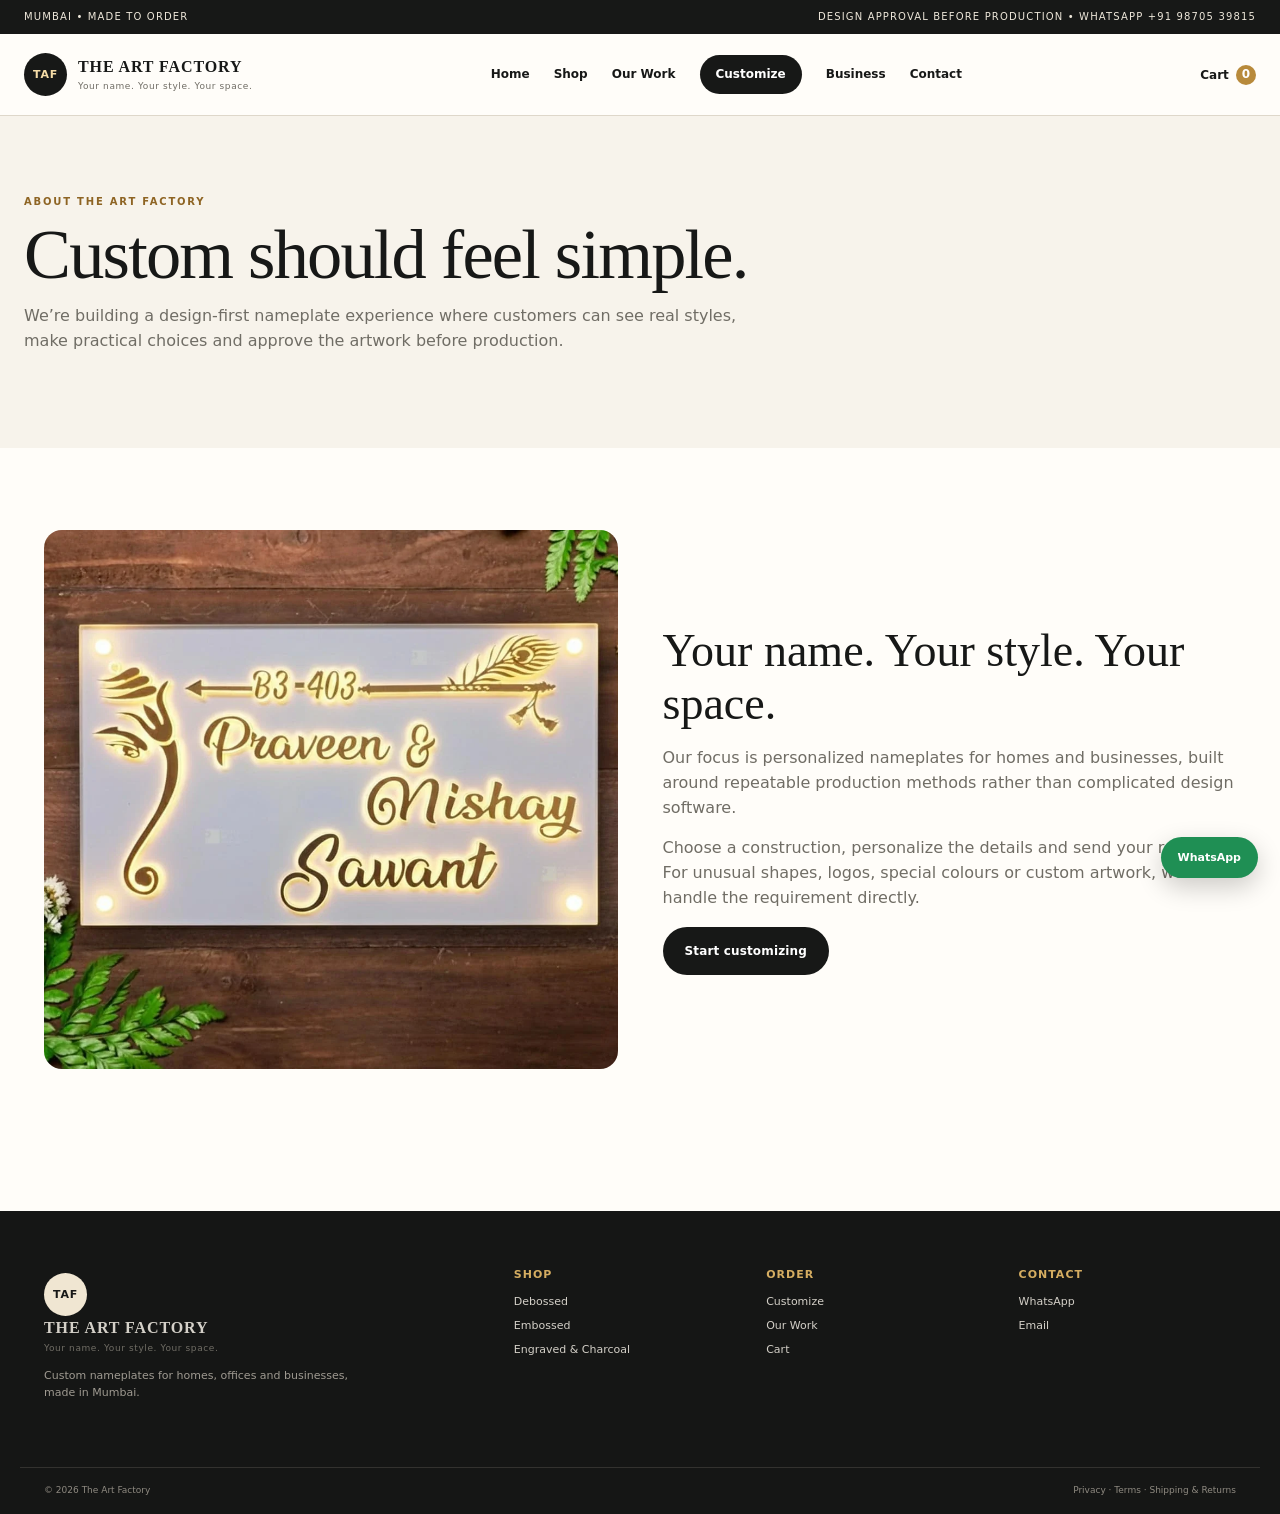
==== commit 5d750cde: "Remove remaining blurry sprite thumbnails" ====
--- a/about.html
+++ b/about.html
@@ -1,2 +1,2 @@
-<!doctype html><html lang="en"><head><meta charset="utf-8"><meta name="viewport" content="width=device-width,initial-scale=1"><title>About | The Art Factory</title><link rel="stylesheet" href="styles.css?v=hq-images-20260923"></head><body><div class="topbar"><span>Mumbai • Made to order</span><span>Design approval before production • WhatsApp +91 98705 39815</span></div><header class="site-header"><a class="brand" href="index.html"><span class="brand-mark">TAF</span><span><strong>THE ART FACTORY</strong><small>Your name. Your style. Your space.</small></span></a><nav class="desktop-nav"><a href="index.html">Home</a><a href="shop.html">Shop</a><a href="gallery.html">Our Work</a><a href="customizer.html" class="nav-cta">Customize</a><a href="corporate.html">Business</a><a href="contact.html">Contact</a></nav><div class="header-actions"><a class="cart-link" href="cart.html">Cart <span id="cartCount">0</span></a><button class="menu-btn" id="menuBtn">☰</button></div></header><div class="mobile-nav" id="mobileNav"><a href="index.html">Home</a><a href="shop.html">Shop</a><a href="gallery.html">Our Work</a><a href="customizer.html">Customize</a><a href="corporate.html">Business</a><a href="contact.html">Contact</a></div>
-<section class="page-hero"><p class="eyebrow">ABOUT THE ART FACTORY</p><h1>Custom should feel simple.</h1><p>We’re building a design-first nameplate experience where customers can see real styles, make practical choices and approve the artwork before production.</p></section><main class="section-pad"><div class="about-layout"><div><img class="hq-sample" src="assets/sample-led-ganesha.webp" alt="Illuminated acrylic nameplate sample" loading="lazy"></div><div><h2>Your name. Your style. Your space.</h2><p>Our focus is personalized nameplates for homes and businesses, built around repeatable production methods rather than complicated design software.</p><p>Choose a construction, personalize the details and send your request. For unusual shapes, logos, special colours or custom artwork, we handle the requirement directly.</p><a class="btn btn-dark" href="customizer.html">Start customizing</a></div></div></main><footer class="site-footer"><div class="footer-grid"><div><a class="brand footer-brand" href="index.html"><span class="brand-mark">TAF</span><span><strong>THE ART FACTORY</strong><small>Your name. Your style. Your space.</small></span></a><p>Custom nameplates for homes, offices and businesses, made in Mumbai.</p></div><div><h4>Shop</h4><a href="debossed.html">Debossed</a><a href="embossed.html">Embossed</a><a href="engraved-charcoal.html">Engraved & Charcoal</a></div><div><h4>Order</h4><a href="customizer.html">Customize</a><a href="gallery.html">Our Work</a><a href="cart.html">Cart</a></div><div><h4>Contact</h4><a href="https://wa.me/919870539815">WhatsApp</a><a href="mailto:salimshaikh2207@gmail.com">Email</a></div></div><div class="footer-bottom"><span>© 2026 The Art Factory</span><span><a href="privacy.html">Privacy</a> · <a href="terms.html">Terms</a> · <a href="shipping-returns.html">Shipping & Returns</a></span></div></footer><a class="floating-whatsapp" href="https://wa.me/919870539815">WhatsApp</a><script src="app.js?v=hq-images-20260923"></script></body></html>+<!doctype html><html lang="en"><head><meta charset="utf-8"><meta name="viewport" content="width=device-width,initial-scale=1"><title>About | The Art Factory</title><link rel="stylesheet" href="styles.css?v=no-sprites-20260923"></head><body><div class="topbar"><span>Mumbai • Made to order</span><span>Design approval before production • WhatsApp +91 98705 39815</span></div><header class="site-header"><a class="brand" href="index.html"><span class="brand-mark">TAF</span><span><strong>THE ART FACTORY</strong><small>Your name. Your style. Your space.</small></span></a><nav class="desktop-nav"><a href="index.html">Home</a><a href="shop.html">Shop</a><a href="gallery.html">Our Work</a><a href="customizer.html" class="nav-cta">Customize</a><a href="corporate.html">Business</a><a href="contact.html">Contact</a></nav><div class="header-actions"><a class="cart-link" href="cart.html">Cart <span id="cartCount">0</span></a><button class="menu-btn" id="menuBtn">☰</button></div></header><div class="mobile-nav" id="mobileNav"><a href="index.html">Home</a><a href="shop.html">Shop</a><a href="gallery.html">Our Work</a><a href="customizer.html">Customize</a><a href="corporate.html">Business</a><a href="contact.html">Contact</a></div>
+<section class="page-hero"><p class="eyebrow">ABOUT THE ART FACTORY</p><h1>Custom should feel simple.</h1><p>We’re building a design-first nameplate experience where customers can see real styles, make practical choices and approve the artwork before production.</p></section><main class="section-pad"><div class="about-layout"><div><img class="hq-sample" src="assets/sample-led-ganesha.webp" alt="Illuminated acrylic nameplate sample" loading="lazy"></div><div><h2>Your name. Your style. Your space.</h2><p>Our focus is personalized nameplates for homes and businesses, built around repeatable production methods rather than complicated design software.</p><p>Choose a construction, personalize the details and send your request. For unusual shapes, logos, special colours or custom artwork, we handle the requirement directly.</p><a class="btn btn-dark" href="customizer.html">Start customizing</a></div></div></main><footer class="site-footer"><div class="footer-grid"><div><a class="brand footer-brand" href="index.html"><span class="brand-mark">TAF</span><span><strong>THE ART FACTORY</strong><small>Your name. Your style. Your space.</small></span></a><p>Custom nameplates for homes, offices and businesses, made in Mumbai.</p></div><div><h4>Shop</h4><a href="debossed.html">Debossed</a><a href="embossed.html">Embossed</a><a href="engraved-charcoal.html">Engraved & Charcoal</a></div><div><h4>Order</h4><a href="customizer.html">Customize</a><a href="gallery.html">Our Work</a><a href="cart.html">Cart</a></div><div><h4>Contact</h4><a href="https://wa.me/919870539815">WhatsApp</a><a href="mailto:salimshaikh2207@gmail.com">Email</a></div></div><div class="footer-bottom"><span>© 2026 The Art Factory</span><span><a href="privacy.html">Privacy</a> · <a href="terms.html">Terms</a> · <a href="shipping-returns.html">Shipping & Returns</a></span></div></footer><a class="floating-whatsapp" href="https://wa.me/919870539815">WhatsApp</a><script src="app.js?v=no-sprites-20260923"></script></body></html>
--- a/styles.css
+++ b/styles.css
@@ -56,3 +56,14 @@
 .sample-img{image-rendering:auto;background-color:#e7e0d6}
 @media(max-width:1050px){.clean-hero{grid-template-columns:1fr;gap:28px}.clean-hero-visual{min-height:460px}.clean-hero-visual>img{height:460px}.conversion-bar{margin:0 24px;grid-template-columns:1fr 1fr}.conversion-bar>div:nth-child(2){border-right:0}.organized-collections,.organized-shop,.organized-chooser{grid-template-columns:1fr 1fr}.organized-collections>a:last-child,.organized-shop>a:last-child,.organized-chooser>a:last-child{grid-column:span 2}.organized-samples,.gallery-samples{grid-template-columns:repeat(2,1fr)}.gallery-feature{grid-template-columns:1fr}.decision-panel{margin-left:0;margin-right:0}}
 @media(max-width:760px){.clean-hero{padding:42px 17px 24px}.clean-hero-copy h1{font-size:46px}.clean-hero-visual{min-height:390px}.clean-hero-visual>img{height:390px}.conversion-bar{margin:8px 17px;grid-template-columns:1fr}.conversion-bar>div{border-right:0;border-bottom:1px solid var(--line)}.conversion-bar>div:last-child{border-bottom:0}.organized-collections,.organized-shop,.organized-chooser,.organized-samples,.gallery-samples{grid-template-columns:1fr}.organized-collections>a:last-child,.organized-shop>a:last-child,.organized-chooser>a:last-child{grid-column:auto}.organized-collections>a>img,.organized-shop>a>img,.organized-chooser>a>img,.shop-thumb,.small-sample{height:235px}.small-sample .sample-img,.shop-thumb .sample-img,.organized-samples .sample-img{height:235px}.gallery-feature{padding:17px;gap:22px}.gallery-feature h2{font-size:34px}.decision-panel{padding:30px 24px;display:block}.decision-panel h2{font-size:35px}.decision-panel>div:last-child{margin-top:18px;display:block}.decision-panel .btn{width:100%;margin-top:8px}}
+
+/* Full-resolution product photography */
+.hq-sample{display:block;width:100%;height:100%;object-fit:cover;background:#eee7dc}
+.work-card .hq-sample,.gallery-card .hq-sample{width:100%;aspect-ratio:4/3;object-fit:cover}
+.collection-img .hq-sample{width:100%;height:100%;object-fit:cover}
+.shop-card>.hq-sample{width:100%;aspect-ratio:1/1;object-fit:cover}
+.choice-card>.hq-sample{width:100%;height:320px;object-fit:cover}
+.product-visual .hq-sample{width:100%;height:100%;object-fit:cover}
+.sample-trio .hq-sample,.mini-work-grid .hq-sample{width:100%;aspect-ratio:4/3;object-fit:cover}
+.about-layout .hq-sample{width:100%;border-radius:18px;object-fit:cover}
+@media(max-width:760px){.choice-card>.hq-sample{height:260px}}
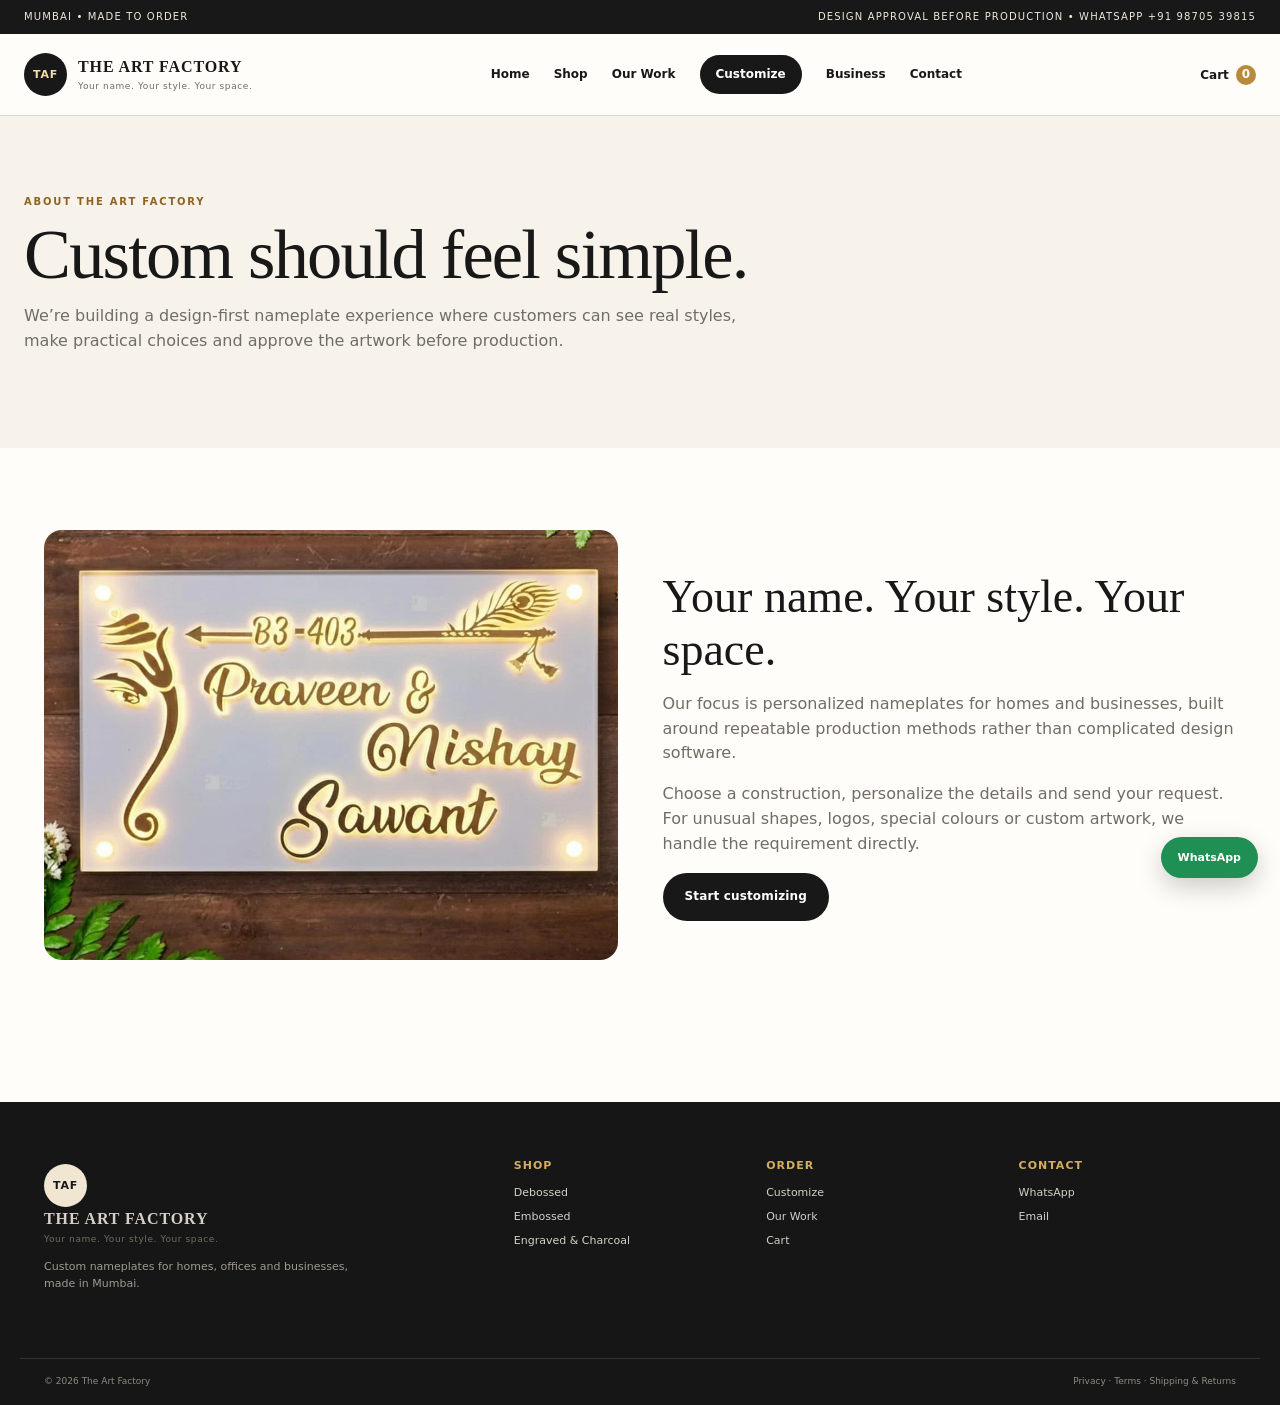
==== commit 0550d444: "Apply premium showroom presentation" ====
--- a/about.html
+++ b/about.html
@@ -1,2 +1,2 @@
-<!doctype html><html lang="en"><head><meta charset="utf-8"><meta name="viewport" content="width=device-width,initial-scale=1"><title>About | The Art Factory</title><link rel="stylesheet" href="styles.css?v=no-sprites-20260923"></head><body><div class="topbar"><span>Mumbai • Made to order</span><span>Design approval before production • WhatsApp +91 98705 39815</span></div><header class="site-header"><a class="brand" href="index.html"><span class="brand-mark">TAF</span><span><strong>THE ART FACTORY</strong><small>Your name. Your style. Your space.</small></span></a><nav class="desktop-nav"><a href="index.html">Home</a><a href="shop.html">Shop</a><a href="gallery.html">Our Work</a><a href="customizer.html" class="nav-cta">Customize</a><a href="corporate.html">Business</a><a href="contact.html">Contact</a></nav><div class="header-actions"><a class="cart-link" href="cart.html">Cart <span id="cartCount">0</span></a><button class="menu-btn" id="menuBtn">☰</button></div></header><div class="mobile-nav" id="mobileNav"><a href="index.html">Home</a><a href="shop.html">Shop</a><a href="gallery.html">Our Work</a><a href="customizer.html">Customize</a><a href="corporate.html">Business</a><a href="contact.html">Contact</a></div>
+<!doctype html><html lang="en"><head><meta charset="utf-8"><meta name="viewport" content="width=device-width,initial-scale=1"><title>About | The Art Factory</title><link rel="stylesheet" href="styles.css?v=premium-showroom-20260923"></head><body><div class="topbar"><span>Mumbai • Made to order</span><span>Design approval before production • WhatsApp +91 98705 39815</span></div><header class="site-header"><a class="brand" href="index.html"><span class="brand-mark">TAF</span><span><strong>THE ART FACTORY</strong><small>Your name. Your style. Your space.</small></span></a><nav class="desktop-nav"><a href="index.html">Home</a><a href="shop.html">Shop</a><a href="gallery.html">Our Work</a><a href="customizer.html" class="nav-cta">Customize</a><a href="corporate.html">Business</a><a href="contact.html">Contact</a></nav><div class="header-actions"><a class="cart-link" href="cart.html">Cart <span id="cartCount">0</span></a><button class="menu-btn" id="menuBtn">☰</button></div></header><div class="mobile-nav" id="mobileNav"><a href="index.html">Home</a><a href="shop.html">Shop</a><a href="gallery.html">Our Work</a><a href="customizer.html">Customize</a><a href="corporate.html">Business</a><a href="contact.html">Contact</a></div>
 <section class="page-hero"><p class="eyebrow">ABOUT THE ART FACTORY</p><h1>Custom should feel simple.</h1><p>We’re building a design-first nameplate experience where customers can see real styles, make practical choices and approve the artwork before production.</p></section><main class="section-pad"><div class="about-layout"><div><img class="hq-sample" src="assets/sample-led-ganesha.webp" alt="Illuminated acrylic nameplate sample" loading="lazy"></div><div><h2>Your name. Your style. Your space.</h2><p>Our focus is personalized nameplates for homes and businesses, built around repeatable production methods rather than complicated design software.</p><p>Choose a construction, personalize the details and send your request. For unusual shapes, logos, special colours or custom artwork, we handle the requirement directly.</p><a class="btn btn-dark" href="customizer.html">Start customizing</a></div></div></main><footer class="site-footer"><div class="footer-grid"><div><a class="brand footer-brand" href="index.html"><span class="brand-mark">TAF</span><span><strong>THE ART FACTORY</strong><small>Your name. Your style. Your space.</small></span></a><p>Custom nameplates for homes, offices and businesses, made in Mumbai.</p></div><div><h4>Shop</h4><a href="debossed.html">Debossed</a><a href="embossed.html">Embossed</a><a href="engraved-charcoal.html">Engraved & Charcoal</a></div><div><h4>Order</h4><a href="customizer.html">Customize</a><a href="gallery.html">Our Work</a><a href="cart.html">Cart</a></div><div><h4>Contact</h4><a href="https://wa.me/919870539815">WhatsApp</a><a href="mailto:salimshaikh2207@gmail.com">Email</a></div></div><div class="footer-bottom"><span>© 2026 The Art Factory</span><span><a href="privacy.html">Privacy</a> · <a href="terms.html">Terms</a> · <a href="shipping-returns.html">Shipping & Returns</a></span></div></footer><a class="floating-whatsapp" href="https://wa.me/919870539815">WhatsApp</a><script src="app.js?v=no-sprites-20260923"></script></body></html>
--- a/styles.css
+++ b/styles.css
@@ -67,3 +67,27 @@
 .sample-trio .hq-sample,.mini-work-grid .hq-sample{width:100%;aspect-ratio:4/3;object-fit:cover}
 .about-layout .hq-sample{width:100%;border-radius:18px;object-fit:cover}
 @media(max-width:760px){.choice-card>.hq-sample{height:260px}}
+
+/* Cohesive premium showroom photography — 2026-09-23 */
+.clean-hero-visual,.organized-collections>a,.organized-samples>a,.gallery-card,.shop-card,.choice-card{background:#f4efe7}
+.clean-hero-visual>img{object-fit:cover;padding:0}
+.hq-sample{background:#f2ece3;object-position:center;transition:transform .45s ease,filter .3s ease}
+.organized-collections>a>img,.organized-shop>a>img,.organized-chooser>a>img{height:300px;object-fit:cover;padding:0}
+.small-sample{height:300px;background:#f2ece3}
+.small-sample .hq-sample{height:100%;width:100%;object-fit:cover}
+.organized-samples>a{padding-bottom:18px}
+.organized-samples .hq-sample{width:100%;height:270px;aspect-ratio:auto;object-fit:cover}
+.organized-samples>a:hover .hq-sample,.organized-collections>a:hover .hq-sample,.gallery-card:hover .hq-sample,.shop-card:hover .hq-sample,.choice-card:hover .hq-sample{transform:scale(1.025)}
+.gallery-grid{gap:22px}.gallery-card{box-shadow:0 8px 30px rgba(32,25,16,.05)}
+.gallery-card .hq-sample{width:100%;aspect-ratio:1/1;object-fit:cover}
+.gallery-card>div:last-child{background:#fff}
+.shop-card>.hq-sample{aspect-ratio:4/3;object-fit:cover}
+.choice-card>.hq-sample{height:300px;object-fit:cover}
+.product-visual .hq-sample{object-fit:cover}
+.about-layout .hq-sample{aspect-ratio:4/3;object-fit:cover}
+@media(max-width:760px){
+ .organized-collections>a>img,.organized-shop>a>img,.organized-chooser>a>img,.small-sample{height:260px}
+ .organized-samples .hq-sample{height:260px}
+ .gallery-grid{gap:14px}
+ .choice-card>.hq-sample{height:260px}
+}
